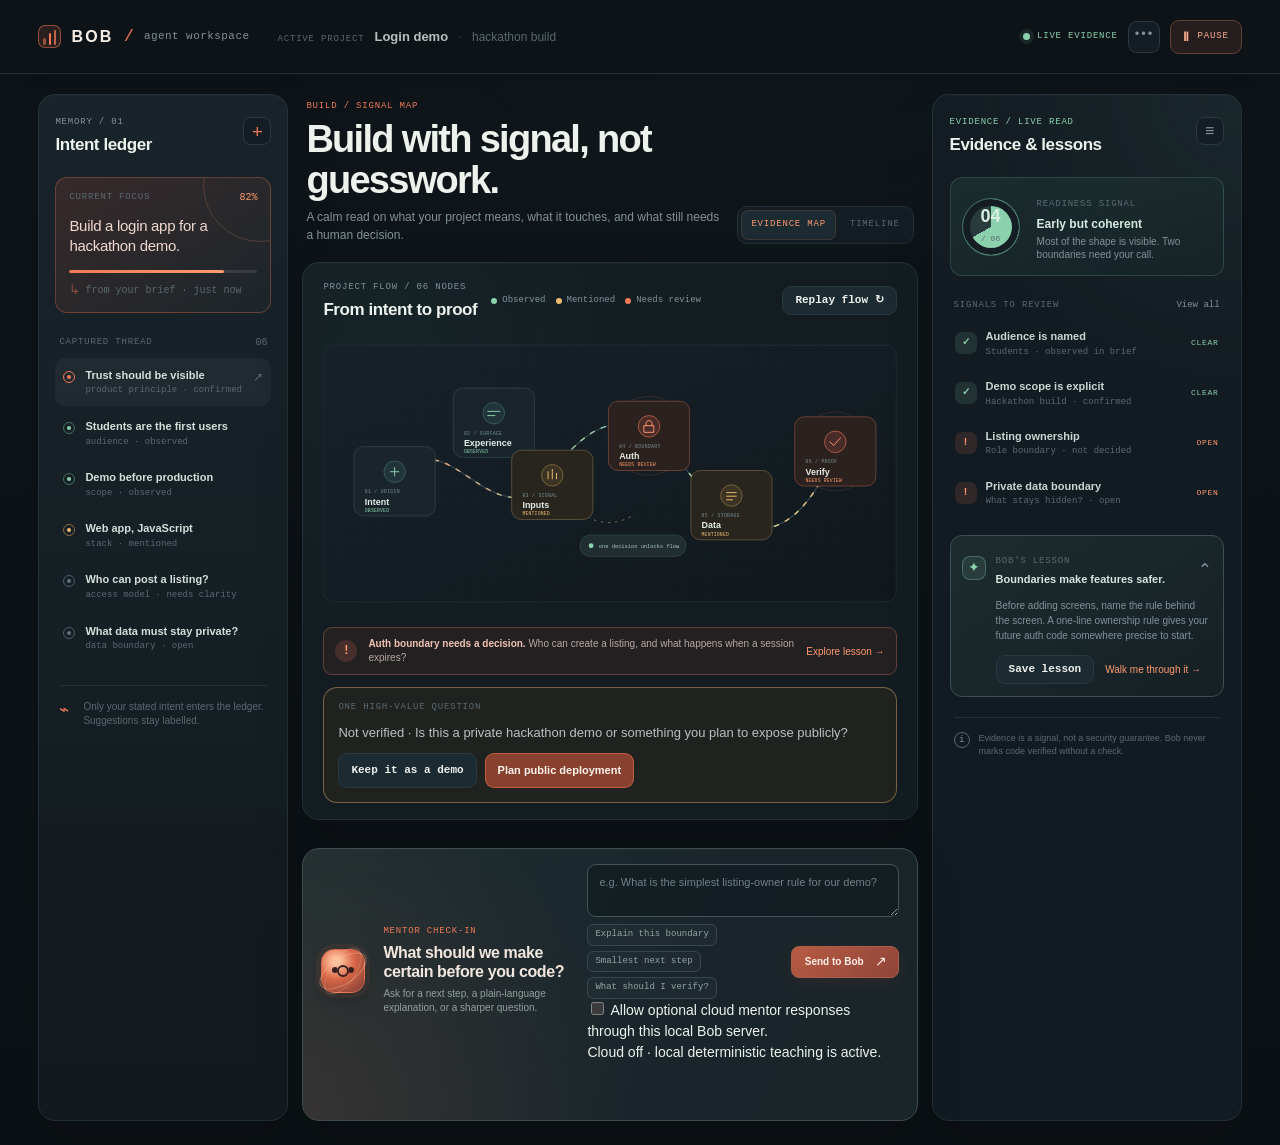
==== web/index.html @ c962420d "feat: build standalone Bob agent workspace" ====
<!doctype html>
<html lang="en">
  <head>
    <meta charset="utf-8">
    <meta name="viewport" content="width=device-width, initial-scale=1">
    <meta name="theme-color" content="#10161b">
    <meta name="description" content="Bob Agent hackathon workspace for turning project intent into verified next steps.">
    <title>Bob / Agent workspace</title>
    <link rel="stylesheet" href="./styles.css">
  </head>
  <body>
    <div id="workspace-root" class="app-shell" data-controller="bob-workspace" data-workspace-state="ready">
      <header class="topbar" data-region="header">
        <a class="brand-lockup" href="#workspace-root" aria-label="Bob Agent workspace home" data-action="go-home">
          <span class="brand-mark" aria-hidden="true"><span></span><span></span><span></span></span>
          <span class="brand-name">BOB</span>
          <span class="brand-divider" aria-hidden="true">/</span>
          <span class="brand-context">agent workspace</span>
        </a>

        <div class="project-context" aria-label="Active project">
          <span class="context-label">ACTIVE PROJECT</span>
           <strong data-project-name="Login demo">Login demo</strong>
          <span class="context-separator" aria-hidden="true">·</span>
          <span class="context-mode">hackathon build</span>
        </div>

        <div class="topbar-actions">
          <span id="live-status" class="live-status" data-status="live">
            <span class="status-dot" aria-hidden="true"></span>
            <span data-status-label>Live evidence</span>
          </span>
          <button id="workspace-menu" class="icon-button" type="button" aria-label="Open workspace menu" aria-expanded="false" data-action="toggle-menu">
            <span aria-hidden="true">•••</span>
          </button>
          <button id="pause-workspace" class="pause-button" type="button" data-action="toggle-pause" data-state="ready">
            <span class="pause-icon" aria-hidden="true">Ⅱ</span>
            <span data-pause-label>Pause</span>
          </button>
        </div>
      </header>

      <div class="workspace-grid">
        <aside id="intent-ledger" class="panel ledger-panel" aria-labelledby="intent-ledger-title" data-region="intent-ledger">
          <div class="panel-heading panel-heading--ledger">
            <div>
              <p class="eyebrow">Memory / 01</p>
              <h2 id="intent-ledger-title">Intent ledger</h2>
            </div>
            <button class="round-button" type="button" aria-label="Add an intent entry" data-action="add-intent">
              <span aria-hidden="true">+</span>
            </button>
          </div>

          <div class="ledger-focus" id="intent-current" data-intent-id="intent-current" data-state="current">
            <div class="focus-heading">
              <span class="micro-label">CURRENT FOCUS</span>
              <span id="intent-confidence" class="confidence-badge" data-confidence="82">82%</span>
            </div>
            <p id="ledger-focus-copy">Make trust visible while helping students find what they need.</p>
            <div class="confidence-meter" aria-label="Intent confidence: 82 percent">
              <span data-confidence-fill></span>
            </div>
            <p class="source-note"><span class="source-glyph" aria-hidden="true">↳</span> from your brief · just now</p>
          </div>

          <div class="ledger-section-heading">
            <span class="micro-label">CAPTURED THREAD</span>
            <span class="ledger-count" id="intent-count">06</span>
          </div>
          <ol id="intent-list" class="ledger-list" aria-label="Captured project intent">
            <li class="ledger-entry is-current" data-intent-id="intent-trust" data-state="current">
              <button class="ledger-entry-button" type="button" aria-pressed="true" data-action="select-intent">
                <span class="entry-marker" aria-hidden="true"><span></span></span>
                <span class="entry-copy">
                  <strong>Trust should be visible</strong>
                  <small>product principle · confirmed</small>
                </span>
                <span class="entry-chevron" aria-hidden="true">↗</span>
              </button>
            </li>
            <li class="ledger-entry" data-intent-id="intent-audience" data-state="confirmed">
              <button class="ledger-entry-button" type="button" aria-pressed="false" data-action="select-intent">
                <span class="entry-marker entry-marker--mint" aria-hidden="true"><span></span></span>
                <span class="entry-copy">
                  <strong>Students are the first users</strong>
                  <small>audience · observed</small>
                </span>
                <span class="entry-chevron" aria-hidden="true">↗</span>
              </button>
            </li>
            <li class="ledger-entry" data-intent-id="intent-scope" data-state="confirmed">
              <button class="ledger-entry-button" type="button" aria-pressed="false" data-action="select-intent">
                <span class="entry-marker entry-marker--mint" aria-hidden="true"><span></span></span>
                <span class="entry-copy">
                  <strong>Demo before production</strong>
                  <small>scope · observed</small>
                </span>
                <span class="entry-chevron" aria-hidden="true">↗</span>
              </button>
            </li>
            <li class="ledger-entry" data-intent-id="intent-stack" data-state="mentioned">
              <button class="ledger-entry-button" type="button" aria-pressed="false" data-action="select-intent">
                <span class="entry-marker entry-marker--gold" aria-hidden="true"><span></span></span>
                <span class="entry-copy">
                  <strong>Web app, JavaScript</strong>
                  <small>stack · mentioned</small>
                </span>
                <span class="entry-chevron" aria-hidden="true">↗</span>
              </button>
            </li>
            <li class="ledger-entry" data-intent-id="intent-access" data-state="uncertain">
              <button class="ledger-entry-button" type="button" aria-pressed="false" data-action="select-intent">
                <span class="entry-marker entry-marker--muted" aria-hidden="true"><span></span></span>
                <span class="entry-copy">
                  <strong>Who can post a listing?</strong>
                  <small>access model · needs clarity</small>
                </span>
                <span class="entry-chevron" aria-hidden="true">↗</span>
              </button>
            </li>
            <li class="ledger-entry" data-intent-id="intent-data" data-state="uncertain">
              <button class="ledger-entry-button" type="button" aria-pressed="false" data-action="select-intent">
                <span class="entry-marker entry-marker--muted" aria-hidden="true"><span></span></span>
                <span class="entry-copy">
                  <strong>What data must stay private?</strong>
                  <small>data boundary · open</small>
                </span>
                <span class="entry-chevron" aria-hidden="true">↗</span>
              </button>
            </li>
          </ol>

          <div class="ledger-footer">
            <span class="footer-glyph" aria-hidden="true">⌁</span>
            <p>Only your stated intent enters the ledger. Suggestions stay labelled.</p>
          </div>
        </aside>

        <main id="project-stage" class="main-stage" aria-labelledby="workspace-title" data-region="project-stage">
          <div class="stage-heading">
            <div>
              <p class="eyebrow eyebrow--orange">BUILD / SIGNAL MAP</p>
              <h1 id="workspace-title">Build with signal, not guesswork.</h1>
              <p class="stage-description">A calm read on what your project means, what it touches, and what still needs a human decision.</p>
            </div>
            <div class="stage-tabs" role="tablist" aria-label="Workspace views">
              <button id="flow-tab" class="stage-tab is-active" type="button" role="tab" aria-selected="true" aria-controls="flow-stage" data-view="flow" data-action="switch-view">Evidence map</button>
              <button id="timeline-tab" class="stage-tab" type="button" role="tab" aria-selected="false" aria-controls="timeline" data-view="timeline" data-action="switch-view">Timeline</button>
            </div>
          </div>

          <section id="flow-stage" class="panel flow-panel" aria-labelledby="flow-title" data-view-panel="flow" data-state="active">
            <div class="panel-heading flow-heading">
              <div>
                <p class="eyebrow">PROJECT FLOW / 06 NODES</p>
                <h2 id="flow-title">From intent to proof</h2>
              </div>
              <div class="flow-legend" aria-label="Evidence state legend">
                <span class="legend-item"><i class="legend-swatch legend-swatch--observed" aria-hidden="true"></i>Observed</span>
                <span class="legend-item"><i class="legend-swatch legend-swatch--mentioned" aria-hidden="true"></i>Mentioned</span>
                <span class="legend-item"><i class="legend-swatch legend-swatch--review" aria-hidden="true"></i>Needs review</span>
              </div>
              <button id="replay-flow" class="secondary-button replay-button" type="button" data-action="replay-flow">Replay flow <span aria-hidden="true">↻</span></button>
            </div>

            <div id="flow-map" class="flow-map" data-controller="flow-map">
              <svg class="flow-svg" viewBox="0 0 960 430" role="img" aria-labelledby="flow-map-title flow-map-description" preserveAspectRatio="xMidYMid meet">
                <title id="flow-map-title">CampusCart evidence map</title>
                <desc id="flow-map-description">A connected path from product intent through experience, inputs, authentication, data, and verification. Authentication and verification need review.</desc>
                <defs>
                  <pattern id="map-grid" width="32" height="32" patternUnits="userSpaceOnUse">
                    <path d="M 32 0 L 0 0 0 32" fill="none" stroke="#233139" stroke-width="1" opacity=".56"></path>
                  </pattern>
                  <linearGradient id="map-wash" x1="0" y1="0" x2="1" y2="1">
                    <stop offset="0" stop-color="#172128"></stop>
                    <stop offset="1" stop-color="#10181d"></stop>
                  </linearGradient>
                  <linearGradient id="route-gradient" x1="0" y1="0" x2="1" y2="0">
                    <stop offset="0" stop-color="#ef9a70"></stop>
                    <stop offset=".52" stop-color="#86ccb0"></stop>
                    <stop offset="1" stop-color="#efbf73"></stop>
                  </linearGradient>
                  <filter id="node-glow" x="-60%" y="-60%" width="220%" height="220%">
                    <feGaussianBlur stdDeviation="5" result="blur"></feGaussianBlur>
                    <feMerge><feMergeNode in="blur"></feMergeNode><feMergeNode in="SourceGraphic"></feMergeNode></feMerge>
                  </filter>
                </defs>

                <rect class="map-background" x="0" y="0" width="960" height="430" rx="18" fill="url(#map-wash)"></rect>
                <rect class="map-grid" x="0" y="0" width="960" height="430" rx="18" fill="url(#map-grid)"></rect>
                <path class="route route--ghost flow-connector" data-flow-from="intent" data-flow-to="experience" d="M120 228 C208 104 286 345 382 215 S548 122 626 232 S792 337 858 177" fill="none"></path>
                <path class="route route--active flow-connector" data-flow-from="intent" data-flow-to="verification" d="M120 228 C208 104 286 345 382 215 S548 122 626 232 S792 337 858 177" fill="none"></path>
                <path class="route route--branch flow-connector" data-flow-from="inputs" data-flow-to="auth" d="M382 215 C424 292 468 313 518 286" fill="none"></path>
                <circle class="route-pulse route-pulse--one" cx="222" cy="191" r="4" aria-hidden="true"></circle>
                <circle class="route-pulse route-pulse--two" cx="510" cy="179" r="4" aria-hidden="true"></circle>
                <circle class="route-pulse route-pulse--three" cx="746" cy="267" r="4" aria-hidden="true"></circle>

                <g class="flow-node flow-node--observed" data-flow-node="intent" tabindex="0" role="button" aria-label="Intent: observed" transform="translate(52 170)">
                  <circle class="node-halo" cx="68" cy="58" r="59"></circle>
                  <rect class="node-card" width="136" height="116" rx="16"></rect>
                  <circle class="node-icon-ring" cx="68" cy="42" r="18"></circle>
                  <path class="node-icon" d="M61 42h14M68 35v14" fill="none"></path>
                  <text class="node-kicker" x="18" y="78">01 / ORIGIN</text>
                  <text class="node-title" x="18" y="97">Intent</text>
                  <text class="node-state" x="18" y="109">observed</text>
                </g>

                <g class="flow-node flow-node--observed" data-flow-node="experience" tabindex="0" role="button" aria-label="Experience: observed" transform="translate(218 72)">
                  <circle class="node-halo" cx="68" cy="58" r="59"></circle>
                  <rect class="node-card" width="136" height="116" rx="16"></rect>
                  <circle class="node-icon-ring" cx="68" cy="42" r="18"></circle>
                  <path class="node-icon" d="M58 39h20M58 46h12" fill="none"></path>
                  <text class="node-kicker" x="18" y="78">02 / SURFACE</text>
                  <text class="node-title" x="18" y="97">Experience</text>
                  <text class="node-state" x="18" y="109">observed</text>
                </g>

                <g class="flow-node flow-node--mentioned" data-flow-node="inputs" tabindex="0" role="button" aria-label="Inputs: mentioned" transform="translate(316 176)">
                  <circle class="node-halo" cx="68" cy="58" r="59"></circle>
                  <rect class="node-card" width="136" height="116" rx="16"></rect>
                  <circle class="node-icon-ring" cx="68" cy="42" r="18"></circle>
                  <path class="node-icon" d="M61 36v12M68 32v16M75 39v9" fill="none"></path>
                  <text class="node-kicker" x="18" y="78">03 / SIGNAL</text>
                  <text class="node-title" x="18" y="97">Inputs</text>
                  <text class="node-state" x="18" y="109">mentioned</text>
                </g>

                <g class="flow-node flow-node--review" data-flow-node="auth" tabindex="0" role="button" aria-label="Auth boundary: needs review" transform="translate(478 94)">
                  <circle class="node-halo" cx="68" cy="58" r="66"></circle>
                  <rect class="node-card" width="136" height="116" rx="16"></rect>
                  <circle class="node-icon-ring" cx="68" cy="42" r="18"></circle>
                  <path class="node-icon" d="M60 41h16v11H60zM63 41v-4c0-6 10-6 10 0v4" fill="none"></path>
                  <text class="node-kicker" x="18" y="78">04 / BOUNDARY</text>
                  <text class="node-title" x="18" y="97">Auth</text>
                  <text class="node-state" x="18" y="109">needs review</text>
                </g>

                <g class="flow-node flow-node--mentioned" data-flow-node="data" tabindex="0" role="button" aria-label="Data and secrets: mentioned" transform="translate(616 210)">
                  <circle class="node-halo" cx="68" cy="58" r="59"></circle>
                  <rect class="node-card" width="136" height="116" rx="16"></rect>
                  <circle class="node-icon-ring" cx="68" cy="42" r="18"></circle>
                  <path class="node-icon" d="M60 37h16M60 43h16M60 49h10" fill="none"></path>
                  <text class="node-kicker" x="18" y="78">05 / STORAGE</text>
                  <text class="node-title" x="18" y="97">Data</text>
                  <text class="node-state" x="18" y="109">mentioned</text>
                </g>

                <g class="flow-node flow-node--review" data-flow-node="verification" tabindex="0" role="button" aria-label="Verification: needs review" transform="translate(790 120)">
                  <circle class="node-halo" cx="68" cy="58" r="66"></circle>
                  <rect class="node-card" width="136" height="116" rx="16"></rect>
                  <circle class="node-icon-ring" cx="68" cy="42" r="18"></circle>
                  <path class="node-icon" d="m59 42 6 6 12-13" fill="none"></path>
                  <text class="node-kicker" x="18" y="78">06 / PROOF</text>
                  <text class="node-title" x="18" y="97">Verify</text>
                  <text class="node-state" x="18" y="109">needs review</text>
                </g>

                <g class="map-annotation" transform="translate(430 318)">
                  <rect width="178" height="36" rx="18"></rect>
                  <circle cx="19" cy="18" r="4"></circle>
                  <text x="32" y="22">one decision unlocks flow</text>
                </g>
              </svg>
            </div>

            <div id="flow-detail" class="flow-detail" data-flow-detail="auth" data-state="needs-review">
              <span class="detail-mark" aria-hidden="true">!</span>
              <p><strong>Auth boundary needs a decision.</strong> Who can create a listing, and what happens when a session expires?</p>
              <button class="text-button" type="button" data-action="open-lesson" data-target="auth">Explore lesson <span aria-hidden="true">→</span></button>
            </div>
            <aside id="clarification-prompt" class="clarification-prompt" data-clarification="deployment" role="note" aria-live="polite">
              <p class="micro-label">ONE HIGH-VALUE QUESTION</p>
              <p class="clarification-copy">Not verified · Is this a private hackathon demo or something you plan to expose publicly?</p>
              <div class="clarification-actions">
                <button class="secondary-button" type="button" data-clarify-choice="demo">Keep it as a demo</button>
                <button class="primary-button" type="button" data-clarify-choice="public">Plan public deployment</button>
              </div>
            </aside>
          </section>

          <section id="timeline" class="panel timeline-panel" aria-labelledby="timeline-title" data-region="timeline" data-view-panel="timeline" hidden>
            <div class="panel-heading timeline-heading">
              <div>
                <p class="eyebrow">RUN / CHECKPOINTS</p>
                <h2 id="timeline-title">Verification timeline</h2>
              </div>
              <span id="timeline-progress" class="timeline-progress" data-progress="4">4 of 6 clear</span>
            </div>
            <ol id="verification-list" class="timeline-track" aria-label="Project verification checkpoints">
              <li class="timeline-step is-complete" data-timeline-id="intent" data-state="complete">
                <span class="timeline-dot" aria-hidden="true">✓</span>
                <span><strong>Intent</strong><small>captured</small></span>
              </li>
              <li class="timeline-step is-complete" data-timeline-id="experience" data-state="complete">
                <span class="timeline-dot" aria-hidden="true">✓</span>
                <span><strong>Surface</strong><small>mapped</small></span>
              </li>
              <li class="timeline-step is-complete" data-timeline-id="inputs" data-state="complete">
                <span class="timeline-dot" aria-hidden="true">✓</span>
                <span><strong>Inputs</strong><small>named</small></span>
              </li>
              <li class="timeline-step is-current" data-timeline-id="auth" data-state="current">
                <span class="timeline-dot" aria-hidden="true">04</span>
                <span><strong>Auth</strong><small>decide next</small></span>
              </li>
              <li class="timeline-step" data-timeline-id="data" data-state="queued">
                <span class="timeline-dot" aria-hidden="true">05</span>
                <span><strong>Data</strong><small>queued</small></span>
              </li>
              <li class="timeline-step" data-timeline-id="verification" data-state="queued">
                <span class="timeline-dot" aria-hidden="true">06</span>
                <span><strong>Proof</strong><small>queued</small></span>
              </li>
            </ol>
            <ul id="verification-checklist" class="verification-checklist" aria-label="Human verification checklist"></ul>
            <ol id="agent-timeline" class="agent-timeline" aria-label="Bob agent activity timeline"></ol>
            <div id="verification-strip" class="verification-strip" data-state="needs-review">
              <span class="verification-spark" aria-hidden="true">✦</span>
              <span><strong>Next smallest step:</strong> define the listing-owner rule in one sentence.</span>
              <button class="text-button" type="button" data-action="focus-mentor">Ask Bob <span aria-hidden="true">↗</span></button>
            </div>
          </section>
        </main>

        <aside id="evidence-panel" class="panel evidence-panel" aria-labelledby="evidence-title" data-region="evidence-panel">
          <div class="panel-heading evidence-heading">
            <div>
              <p class="eyebrow eyebrow--mint">EVIDENCE / LIVE READ</p>
              <h2 id="evidence-title">Evidence &amp; lessons</h2>
            </div>
            <button class="round-button round-button--quiet" type="button" aria-label="Open evidence filters" data-action="toggle-evidence-filters">
              <span aria-hidden="true">≡</span>
            </button>
          </div>

          <div id="evidence-score" class="evidence-score" data-score="4" data-total="6">
            <div class="score-ring" aria-hidden="true"><span>04</span><small>/ 06</small></div>
            <div>
              <span class="micro-label">READINESS SIGNAL</span>
              <strong id="evidence-score-label">Early but coherent</strong>
              <p>Most of the shape is visible. Two boundaries need your call.</p>
            </div>
          </div>

          <div class="evidence-section-heading">
            <span class="micro-label">SIGNALS TO REVIEW</span>
            <button class="text-button text-button--small" type="button" data-action="show-all-evidence">View all</button>
          </div>
          <ul id="evidence-list" class="evidence-list" aria-label="Evidence signals">
            <li class="evidence-item" data-evidence-id="audience" data-state="verified">
              <span class="evidence-icon evidence-icon--mint" aria-hidden="true">✓</span>
              <div><strong>Audience is named</strong><p>Students · observed in brief</p></div>
              <span class="evidence-state">clear</span>
            </li>
            <li class="evidence-item" data-evidence-id="scope" data-state="verified">
              <span class="evidence-icon evidence-icon--mint" aria-hidden="true">✓</span>
              <div><strong>Demo scope is explicit</strong><p>Hackathon build · confirmed</p></div>
              <span class="evidence-state">clear</span>
            </li>
            <li class="evidence-item" data-evidence-id="auth" data-state="needs-review">
              <span class="evidence-icon evidence-icon--orange" aria-hidden="true">!</span>
              <div><strong>Listing ownership</strong><p>Role boundary · not decided</p></div>
              <span class="evidence-state">open</span>
            </li>
            <li class="evidence-item" data-evidence-id="privacy" data-state="needs-review">
              <span class="evidence-icon evidence-icon--orange" aria-hidden="true">!</span>
              <div><strong>Private data boundary</strong><p>What stays hidden? · open</p></div>
              <span class="evidence-state">open</span>
            </li>
          </ul>

           <details id="lesson-card" class="lesson-card" open data-lesson="auth">
            <summary>
              <span class="lesson-badge" aria-hidden="true">✦</span>
              <span><span class="micro-label">BOB'S LESSON</span><strong>Boundaries make features safer.</strong></span>
              <span class="summary-chevron" aria-hidden="true">⌄</span>
            </summary>
            <p>Before adding screens, name the rule behind the screen. A one-line ownership rule gives your future auth code somewhere precise to start.</p>
            <div class="lesson-actions">
              <button class="secondary-button" type="button" data-action="save-lesson">Save lesson</button>
              <button class="text-button" type="button" data-action="start-lesson">Walk me through it <span aria-hidden="true">→</span></button>
            </div>
           </details>

           <div id="evidence-note" class="evidence-note">
            <span class="note-icon" aria-hidden="true">i</span>
            <p>Evidence is a signal, not a security guarantee. Bob never marks code verified without a check.</p>
           </div>
        </aside>

        <section id="mentor-composer" class="panel mentor-composer" aria-labelledby="mentor-title" data-region="mentor-composer" data-controller="mentor-composer">
          <div class="mentor-avatar" aria-hidden="true">
            <span class="avatar-core"></span>
            <span class="avatar-orbit avatar-orbit--one"></span>
            <span class="avatar-orbit avatar-orbit--two"></span>
          </div>
          <div class="mentor-prompt">
            <p class="eyebrow eyebrow--orange">MENTOR CHECK-IN</p>
            <h2 id="mentor-title">What should we make certain before you code?</h2>
            <p class="mentor-subtitle">Ask for a next step, a plain-language explanation, or a sharper question.</p>
          </div>
           <form id="mentor-form" class="mentor-form" method="post" action="#mentor-composer" data-action="submit-mentor">
            <label class="sr-only" for="mentor-input">Ask Bob a question</label>
            <textarea id="mentor-input" name="mentor-input" rows="2" maxlength="600" placeholder="e.g. What is the simplest listing-owner rule for our demo?" data-field="mentor-message"></textarea>
             <div class="mentor-form-footer">
              <div id="mentor-suggestions" class="prompt-chips" aria-label="Suggested prompts">
                <button class="prompt-chip" type="button" data-action="use-prompt" data-prompt="Explain this boundary simply">Explain this boundary</button>
                <button class="prompt-chip" type="button" data-action="use-prompt" data-prompt="What is the smallest next step?">Smallest next step</button>
                <button class="prompt-chip" type="button" data-action="use-prompt" data-prompt="What should I verify?">What should I verify?</button>
              </div>
              <button id="mentor-submit" class="send-button" type="submit" data-action="send-mentor">
                <span>Send to Bob</span>
                <span class="send-arrow" aria-hidden="true">↗</span>
              </button>
            </div>
            <label class="cloud-consent-toggle" for="cloud-consent">
              <input id="cloud-consent" type="checkbox">
              <span>Allow optional cloud mentor responses through this local Bob server.</span>
            </label>
            <p id="cloud-status" class="cloud-status">Cloud off · local deterministic teaching is active.</p>
           </form>
           <div id="chat-log" class="chat-log" aria-live="polite" aria-label="Bob mentor conversation"></div>
           <p id="mentor-live-region" class="sr-only" aria-live="polite" aria-atomic="true"></p>
        </section>
      </div>

      <div id="toast-region" class="sr-only" aria-live="polite" aria-atomic="true"></div>
    </div>
    <script src="./core.js" defer></script>
    <script src="./project.js" defer></script>
    <script src="./app.js" defer></script>
  </body>
</html>
---- web/styles.css ----
:root {
  color-scheme: dark;
  --ink-950: #0c1115;
  --ink-900: #10171c;
  --ink-850: #141d23;
  --ink-800: #18232a;
  --ink-750: #1c2a31;
  --line: #2a3941;
  --line-soft: #223139;
  --text: #eef2ec;
  --text-soft: #b7c1bd;
  --muted: #829199;
  --faint: #596970;
  --orange: #ef7956;
  --orange-bright: #ff9a6f;
  --orange-dim: #8d4d3e;
  --mint: #8bd1ad;
  --mint-dim: #3f7263;
  --gold: #efbd70;
  --blue: #83bdcf;
  --display: "Trebuchet MS", "Segoe UI", sans-serif;
  --body: "Segoe UI", Arial, sans-serif;
  --mono: "Cascadia Code", Consolas, "Liberation Mono", monospace;
}

* {
  box-sizing: border-box;
}

html {
  min-width: 320px;
  background: var(--ink-950);
  scroll-behavior: smooth;
}

body {
  min-width: 320px;
  min-height: 100vh;
  margin: 0;
  color: var(--text);
  background:
    radial-gradient(circle at 60% -20%, rgba(46, 83, 84, .18), transparent 35rem),
    var(--ink-950);
  font: 14px/1.5 var(--body);
  text-rendering: optimizeLegibility;
}

button,
textarea,
input {
  font: inherit;
}

button,
a {
  -webkit-tap-highlight-color: transparent;
}

button {
  cursor: pointer;
}

button:focus-visible,
a:focus-visible,
textarea:focus-visible,
[tabindex="0"]:focus-visible {
  outline: 2px solid var(--orange-bright);
  outline-offset: 3px;
}

button:disabled {
  cursor: not-allowed;
  opacity: .55;
}

.app-shell {
  min-height: 100vh;
  background: linear-gradient(180deg, rgba(18, 26, 31, .4), rgba(12, 17, 21, .96));
}

.topbar {
  display: flex;
  min-height: 74px;
  align-items: center;
  gap: 28px;
  padding: 0 clamp(20px, 3vw, 48px);
  border-bottom: 1px solid var(--line-soft);
  background: rgba(13, 19, 23, .85);
  box-shadow: 0 10px 34px rgba(0, 0, 0, .12);
}

.brand-lockup {
  display: inline-flex;
  min-width: max-content;
  align-items: center;
  gap: 10px;
  color: var(--text);
  text-decoration: none;
}

.brand-mark {
  display: grid;
  width: 23px;
  height: 23px;
  grid-template-columns: repeat(3, 1fr);
  gap: 3px;
  align-items: end;
  padding: 4px;
  border: 1px solid rgba(239, 121, 86, .55);
  border-radius: 7px;
  background: rgba(239, 121, 86, .12);
}

.brand-mark span {
  display: block;
  border-radius: 2px;
  background: var(--orange);
}

.brand-mark span:nth-child(1) { height: 7px; opacity: .56; }
.brand-mark span:nth-child(2) { height: 12px; }
.brand-mark span:nth-child(3) { height: 15px; opacity: .78; }

.brand-name,
.context-label,
.eyebrow,
.micro-label,
.live-status,
.pause-button,
.stage-tab,
.evidence-state,
.timeline-progress {
  letter-spacing: .09em;
  text-transform: uppercase;
}

.brand-name {
  color: #f8eee6;
  font: 700 16px/1 var(--display);
  letter-spacing: .14em;
}

.brand-divider {
  color: var(--orange);
  font: 500 17px/1 var(--mono);
}

.brand-context {
  color: var(--muted);
  font: 500 11px/1 var(--mono);
  letter-spacing: .04em;
}

.project-context {
  display: flex;
  min-width: 0;
  align-items: baseline;
  gap: 10px;
  margin-right: auto;
}

.context-label,
.micro-label {
  color: var(--faint);
  font: 500 9px/1.3 var(--mono);
}

.project-context strong {
  overflow: hidden;
  color: var(--text-soft);
  font: 600 13px/1.2 var(--display);
  text-overflow: ellipsis;
  white-space: nowrap;
}

.context-separator {
  color: var(--line);
}

.context-mode {
  color: var(--faint);
  font-size: 12px;
}

.topbar-actions {
  display: flex;
  align-items: center;
  gap: 10px;
}

.live-status {
  display: inline-flex;
  align-items: center;
  gap: 7px;
  color: var(--mint);
  font: 500 9px/1 var(--mono);
  white-space: nowrap;
}

.status-dot {
  width: 7px;
  height: 7px;
  border-radius: 50%;
  background: var(--mint);
  box-shadow: 0 0 0 4px rgba(139, 209, 173, .1);
  animation: status-breathe 2.4s ease-in-out infinite;
}

.icon-button,
.round-button {
  display: inline-grid;
  place-items: center;
  width: 32px;
  height: 32px;
  border: 1px solid var(--line);
  border-radius: 9px;
  color: var(--muted);
  background: var(--ink-850);
}

.icon-button {
  padding-bottom: 7px;
  font-size: 13px;
  letter-spacing: 2px;
}

.icon-button:hover,
.round-button:hover {
  border-color: var(--orange-dim);
  color: var(--text);
  background: var(--ink-800);
}

.pause-button {
  display: inline-flex;
  align-items: center;
  gap: 8px;
  min-height: 34px;
  padding: 0 12px;
  border: 1px solid #614036;
  border-radius: 9px;
  color: #ffb092;
  background: rgba(239, 121, 86, .1);
  font: 500 9px/1 var(--mono);
}

.pause-button:hover {
  border-color: var(--orange);
  background: rgba(239, 121, 86, .17);
}

.pause-icon {
  font: 700 12px/1 var(--body);
}

.workspace-grid {
  display: grid;
  width: min(1920px, 100%);
  min-height: calc(100vh - 74px);
  grid-template-columns: 250px minmax(560px, 1fr) 310px;
  grid-template-rows: minmax(490px, 1fr) auto;
  gap: 14px;
  margin: 0 auto;
  padding: 20px clamp(20px, 3vw, 48px) 24px;
}

.panel {
  min-width: 0;
  border: 1px solid var(--line-soft);
  border-radius: 17px;
  background: rgba(20, 29, 35, .88);
  box-shadow: 0 18px 50px rgba(0, 0, 0, .13), inset 0 1px rgba(255, 255, 255, .025);
}

.ledger-panel,
.evidence-panel {
  height: 100%;
  overflow: auto;
  scrollbar-color: var(--line) transparent;
  scrollbar-width: thin;
}

.ledger-panel {
  grid-column: 1;
  grid-row: 1 / span 2;
  padding: 22px 16px 17px;
  background:
    linear-gradient(180deg, rgba(25, 36, 43, .9), rgba(17, 25, 30, .92)),
    var(--ink-850);
}

.main-stage {
  display: grid;
  min-width: 0;
  grid-column: 2;
  grid-row: 1;
  grid-template-rows: auto minmax(0, 1fr) auto;
  gap: 14px;
}

.evidence-panel {
  grid-column: 3;
  grid-row: 1 / span 2;
  padding: 22px 17px 17px;
  background:
    radial-gradient(circle at 100% 0, rgba(70, 119, 111, .12), transparent 18rem),
    rgba(20, 29, 35, .92);
}

.panel-heading,
.stage-heading {
  display: flex;
  align-items: flex-start;
  justify-content: space-between;
  gap: 14px;
}

.stage-heading {
  align-items: end;
  padding: 7px 4px 4px;
}

.eyebrow {
  margin: 0 0 7px;
  color: var(--muted);
  font: 500 9px/1.2 var(--mono);
}

.eyebrow--orange { color: var(--orange); }
.eyebrow--mint { color: var(--mint); }

h1,
h2,
p {
  margin-top: 0;
}

h1,
h2 {
  color: var(--text);
  font-family: var(--display);
}

h1 {
  max-width: 680px;
  margin-bottom: 7px;
  font-size: clamp(27px, 3vw, 38px);
  font-weight: 600;
  letter-spacing: -.045em;
  line-height: 1.08;
}

h2 {
  margin-bottom: 0;
  font-size: 17px;
  font-weight: 600;
  letter-spacing: -.025em;
  line-height: 1.15;
}

.stage-description {
  max-width: 630px;
  margin-bottom: 0;
  color: var(--muted);
  font-size: 12px;
}

.stage-tabs {
  display: flex;
  flex: 0 0 auto;
  gap: 4px;
  padding: 3px;
  border: 1px solid var(--line-soft);
  border-radius: 10px;
  background: var(--ink-850);
}

.stage-tab {
  min-height: 30px;
  padding: 0 10px;
  border: 0;
  border-radius: 7px;
  color: var(--faint);
  background: transparent;
  font: 500 9px/1 var(--mono);
}

.stage-tab:hover,
.stage-tab.is-active {
  color: var(--text-soft);
  background: var(--ink-750);
}

.stage-tab.is-active {
  color: var(--orange-bright);
  box-shadow: inset 0 0 0 1px rgba(239, 121, 86, .17);
}

.round-button {
  flex: 0 0 auto;
  width: 28px;
  height: 28px;
  border-radius: 8px;
  color: var(--orange);
  font-size: 19px;
  line-height: 1;
}

.round-button--quiet {
  color: var(--muted);
  font-size: 16px;
}

.ledger-focus {
  position: relative;
  overflow: hidden;
  margin: 23px 0 24px;
  padding: 14px 13px 13px;
  border: 1px solid rgba(239, 121, 86, .32);
  border-radius: 12px;
  background: linear-gradient(145deg, rgba(117, 57, 47, .34), rgba(36, 45, 48, .4));
}

.ledger-focus::after {
  position: absolute;
  top: -50px;
  right: -47px;
  width: 112px;
  height: 112px;
  border: 1px solid rgba(255, 154, 111, .2);
  border-radius: 50%;
  content: "";
}

.focus-heading {
  display: flex;
  align-items: center;
  justify-content: space-between;
  gap: 8px;
}

.confidence-badge {
  color: var(--orange-bright);
  font: 500 10px/1 var(--mono);
}

.ledger-focus p:not(.source-note) {
  position: relative;
  z-index: 1;
  margin: 12px 0 13px;
  color: #f1d9cf;
  font: 500 15px/1.35 var(--display);
  letter-spacing: -.02em;
}

.confidence-meter {
  height: 3px;
  overflow: hidden;
  border-radius: 99px;
  background: rgba(255, 255, 255, .1);
}

.confidence-meter span {
  display: block;
  height: 100%;
  width: 82%;
  border-radius: inherit;
  background: linear-gradient(90deg, var(--orange), var(--orange-bright));
}

.source-note {
  display: flex;
  align-items: center;
  gap: 5px;
  margin: 10px 0 0;
  color: var(--faint);
  font: 10px/1.3 var(--mono);
}

.source-glyph {
  color: var(--orange-dim);
  font-size: 13px;
}

.ledger-section-heading,
.evidence-section-heading {
  display: flex;
  align-items: center;
  justify-content: space-between;
  margin: 0 4px 9px;
}

.ledger-count {
  color: var(--faint);
  font: 500 10px/1 var(--mono);
}

.ledger-list,
.evidence-list,
.timeline-track {
  margin: 0;
  padding: 0;
  list-style: none;
}

.ledger-list {
  display: grid;
  gap: 3px;
}

.ledger-entry {
  border-radius: 10px;
  transition: background .2s ease;
}

.ledger-entry:hover,
.ledger-entry.is-current {
  background: rgba(255, 255, 255, .045);
}

.ledger-entry-button {
  display: grid;
  width: 100%;
  grid-template-columns: 13px minmax(0, 1fr) auto;
  align-items: start;
  gap: 9px;
  padding: 10px 8px;
  border: 0;
  border-radius: inherit;
  color: var(--text-soft);
  text-align: left;
  background: transparent;
}

.entry-marker {
  display: grid;
  width: 12px;
  height: 12px;
  place-items: center;
  margin-top: 3px;
  border: 1px solid var(--orange);
  border-radius: 50%;
}

.entry-marker span {
  width: 4px;
  height: 4px;
  border-radius: 50%;
  background: var(--orange);
}

.entry-marker--mint { border-color: var(--mint-dim); }
.entry-marker--mint span { background: var(--mint); }
.entry-marker--gold { border-color: #896d45; }
.entry-marker--gold span { background: var(--gold); }
.entry-marker--muted { border-color: #4e6069; }
.entry-marker--muted span { background: #5e727c; }

.entry-copy {
  display: block;
  min-width: 0;
}

.entry-copy strong {
  display: block;
  overflow: hidden;
  color: #d6dfda;
  font-size: 11px;
  font-weight: 600;
  line-height: 1.3;
  text-overflow: ellipsis;
  white-space: nowrap;
}

.entry-copy small {
  display: block;
  margin-top: 3px;
  overflow: hidden;
  color: var(--faint);
  font: 9px/1.2 var(--mono);
  text-overflow: ellipsis;
  white-space: nowrap;
}

.entry-chevron {
  margin-top: 4px;
  color: var(--faint);
  font: 12px/1 var(--mono);
  opacity: 0;
  transform: translate(-3px, 3px);
  transition: opacity .2s ease, transform .2s ease;
}

.ledger-entry:hover .entry-chevron,
.ledger-entry.is-current .entry-chevron {
  opacity: 1;
  transform: translate(0, 0);
}

.ledger-footer {
  display: grid;
  grid-template-columns: 16px minmax(0, 1fr);
  gap: 8px;
  align-items: start;
  margin: 23px 4px 0;
  padding-top: 15px;
  border-top: 1px solid var(--line-soft);
}

.footer-glyph {
  color: var(--orange);
  font-size: 17px;
  line-height: 1;
}

.ledger-footer p {
  margin: -1px 0 0;
  color: var(--faint);
  font-size: 10px;
  line-height: 1.45;
}

.flow-panel {
  display: flex;
  min-height: 0;
  flex-direction: column;
  overflow: hidden;
  padding: 19px 20px 16px;
  background:
    radial-gradient(circle at 14% 15%, rgba(47, 103, 98, .1), transparent 19rem),
    rgba(20, 29, 35, .94);
}

.flow-heading {
  flex: 0 0 auto;
  align-items: center;
  margin-bottom: 12px;
}

.flow-legend {
  display: flex;
  flex-wrap: wrap;
  justify-content: flex-end;
  gap: 10px;
}

.legend-item {
  display: inline-flex;
  align-items: center;
  gap: 5px;
  color: var(--muted);
  font: 9px/1 var(--mono);
}

.legend-swatch {
  width: 6px;
  height: 6px;
  border-radius: 50%;
  background: var(--mint);
}

.legend-swatch--mentioned { background: var(--gold); }
.legend-swatch--review { background: var(--orange); }

.flow-map {
  display: flex;
  min-height: 0;
  flex: 1;
  align-items: center;
  justify-content: center;
  overflow: hidden;
  border-radius: 13px;
}

.flow-svg {
  display: block;
  width: 100%;
  min-height: 285px;
  max-height: 395px;
  overflow: visible;
}

.map-background {
  stroke: #273740;
  stroke-width: 1;
}

.map-grid {
  opacity: .5;
}

.route {
  stroke-linecap: round;
  stroke-linejoin: round;
}

.route--ghost {
  stroke: #35484e;
  stroke-width: 2;
}

.route--active {
  stroke: url(#route-gradient);
  stroke-dasharray: 7 13;
  stroke-width: 2.5;
  animation: route-travel 5s linear infinite;
}

.route--branch {
  stroke: #ba8d60;
  stroke-dasharray: 3 9;
  stroke-width: 1.5;
  opacity: .7;
}

.route-pulse {
  fill: var(--orange-bright);
  filter: url(#node-glow);
  opacity: 0;
  animation: pulse-travel 4.8s ease-in-out infinite;
}

.route-pulse--two { fill: var(--mint); animation-delay: 1.6s; }
.route-pulse--three { fill: var(--gold); animation-delay: 3.1s; }

.flow-node {
  cursor: pointer;
  outline: none;
  transform-box: fill-box;
  transform-origin: center;
  transition: transform .25s ease;
}

.flow-node:hover,
.flow-node:focus-visible {
  filter: brightness(1.12);
}

.node-card {
  fill: #19252b;
  stroke: #38505a;
  stroke-width: 1;
  transition: fill .2s ease, stroke .2s ease;
}

.node-halo {
  fill: transparent;
  stroke: transparent;
  stroke-width: 1;
}

.node-icon-ring {
  fill: #20343a;
  stroke: #4a7375;
  stroke-width: 1;
}

.node-icon {
  stroke: var(--mint);
  stroke-linecap: round;
  stroke-linejoin: round;
  stroke-width: 1.6;
}

.node-kicker {
  fill: #789099;
  font: 500 8px var(--mono);
  letter-spacing: .07em;
}

.node-title {
  fill: #e5ece6;
  font: 600 15px var(--display);
}

.node-state {
  fill: var(--mint);
  font: 500 8px var(--mono);
  letter-spacing: .04em;
  text-transform: uppercase;
}

.flow-node--mentioned .node-card { fill: #28251f; stroke: #806b49; }
.flow-node--mentioned .node-icon-ring { fill: #3b3323; stroke: #a5854c; }
.flow-node--mentioned .node-icon { stroke: var(--gold); }
.flow-node--mentioned .node-state { fill: var(--gold); }

.flow-node--review .node-card { fill: #2b211f; stroke: #9c5543; }
.flow-node--review .node-halo { stroke: rgba(239, 121, 86, .25); animation: node-halo 2.4s ease-in-out infinite; }
.flow-node--review .node-icon-ring { fill: #492b28; stroke: var(--orange); }
.flow-node--review .node-icon { stroke: var(--orange-bright); }
.flow-node--review .node-state { fill: var(--orange-bright); }

.map-annotation rect {
  fill: #202e32;
  stroke: #39514f;
  stroke-width: 1;
}

.map-annotation circle { fill: var(--mint); }
.map-annotation text { fill: #a6c8bb; font: 500 9px var(--mono); }

.flow-detail {
  display: grid;
  min-height: 42px;
  grid-template-columns: 24px minmax(0, 1fr) auto;
  align-items: center;
  gap: 9px;
  flex: 0 0 auto;
  margin-top: 11px;
  padding: 9px 11px;
  border: 1px solid #654039;
  border-radius: 9px;
  background: rgba(86, 47, 39, .25);
}

.detail-mark {
  display: grid;
  width: 22px;
  height: 22px;
  place-items: center;
  border-radius: 50%;
  color: var(--orange-bright);
  background: rgba(239, 121, 86, .17);
  font: 700 12px/1 var(--mono);
}

.flow-detail p {
  margin: 0;
  color: #b9aaa3;
  font-size: 10px;
  line-height: 1.4;
}

.flow-detail strong {
  color: #f0c3b3;
  font-weight: 600;
}

.text-button {
  padding: 0;
  border: 0;
  color: var(--orange-bright);
  background: transparent;
  font-size: 10px;
  white-space: nowrap;
}

.text-button:hover {
  color: #ffc1a5;
  text-decoration: underline;
  text-underline-offset: 3px;
}

.text-button--small {
  color: var(--muted);
  font: 500 9px/1 var(--mono);
}

.timeline-panel {
  padding: 16px 20px 14px;
  background: rgba(18, 27, 32, .9);
}

.timeline-heading {
  align-items: center;
  margin-bottom: 15px;
}

.timeline-progress {
  padding: 5px 8px;
  border: 1px solid rgba(139, 209, 173, .2);
  border-radius: 6px;
  color: var(--mint);
  background: rgba(139, 209, 173, .07);
  font: 500 9px/1 var(--mono);
  white-space: nowrap;
}

.timeline-track {
  display: grid;
  position: relative;
  grid-template-columns: repeat(6, minmax(0, 1fr));
  gap: 5px;
}

.timeline-track::before {
  position: absolute;
  top: 11px;
  right: 7%;
  left: 7%;
  height: 1px;
  background: var(--line);
  content: "";
}

.timeline-step {
  display: grid;
  position: relative;
  z-index: 1;
  grid-template-columns: 24px minmax(0, 1fr);
  align-items: start;
  gap: 7px;
  min-width: 0;
  color: var(--faint);
}

.timeline-dot {
  display: grid;
  width: 23px;
  height: 23px;
  place-items: center;
  border: 1px solid #3c4c53;
  border-radius: 50%;
  color: #718189;
  background: var(--ink-850);
  font: 500 8px/1 var(--mono);
}

.timeline-step strong,
.timeline-step small {
  display: block;
  overflow: hidden;
  text-overflow: ellipsis;
  white-space: nowrap;
}

.timeline-step strong {
  margin-top: 1px;
  color: #a8b6b2;
  font-size: 10px;
  font-weight: 600;
}

.timeline-step small {
  margin-top: 2px;
  color: var(--faint);
  font: 9px/1.2 var(--mono);
}

.timeline-step.is-complete .timeline-dot {
  border-color: var(--mint-dim);
  color: var(--mint);
  background: #1b302f;
}

.timeline-step.is-complete strong { color: var(--mint); }

.timeline-step.is-current .timeline-dot {
  border-color: var(--orange);
  color: var(--orange-bright);
  background: #3a2826;
  box-shadow: 0 0 0 4px rgba(239, 121, 86, .1);
}

.timeline-step.is-current strong { color: #f0b29d; }

.verification-strip {
  display: flex;
  align-items: center;
  gap: 7px;
  margin-top: 14px;
  padding: 7px 9px;
  border-top: 1px solid var(--line-soft);
  color: var(--muted);
  font-size: 10px;
}

.verification-strip strong { color: var(--text-soft); font-weight: 600; }
.verification-spark { color: var(--orange); font-size: 14px; }
.verification-strip .text-button { margin-left: auto; }

.evidence-score {
  display: grid;
  grid-template-columns: 63px minmax(0, 1fr);
  align-items: center;
  gap: 12px;
  margin: 23px 0 24px;
  padding: 13px 11px;
  border: 1px solid rgba(139, 209, 173, .19);
  border-radius: 12px;
  background: linear-gradient(145deg, rgba(44, 83, 76, .3), rgba(24, 39, 42, .3));
}

.score-ring {
  display: grid;
  width: 58px;
  height: 58px;
  place-content: center;
  border: 1px solid var(--mint-dim);
  border-radius: 50%;
  background: conic-gradient(var(--mint) 0 67%, #2a3b3d 67% 100%);
  box-shadow: inset 0 0 0 7px var(--ink-850);
  text-align: center;
}

.score-ring span,
.score-ring small {
  grid-column: 1;
  grid-row: 1;
}

.score-ring span {
  margin-top: -4px;
  color: #d9f0e3;
  font: 600 18px/1 var(--display);
}

.score-ring small {
  margin-top: 24px;
  color: var(--faint);
  font: 8px/1 var(--mono);
}

.evidence-score strong {
  display: block;
  margin: 5px 0 3px;
  color: #d6ebe0;
  font: 600 12px/1.2 var(--display);
}

.evidence-score p {
  margin: 0;
  color: var(--muted);
  font-size: 10px;
  line-height: 1.35;
}

.evidence-list {
  display: grid;
  gap: 4px;
  margin-bottom: 20px;
}

.evidence-item {
  display: grid;
  grid-template-columns: 23px minmax(0, 1fr) auto;
  align-items: center;
  gap: 8px;
  min-width: 0;
  padding: 8px 5px;
  border-radius: 8px;
}

.evidence-item:hover {
  background: rgba(255, 255, 255, .035);
}

.evidence-icon {
  display: grid;
  width: 22px;
  height: 22px;
  place-items: center;
  border-radius: 7px;
  font: 600 10px/1 var(--mono);
}

.evidence-icon--mint { color: var(--mint); background: rgba(139, 209, 173, .13); }
.evidence-icon--orange { color: var(--orange-bright); background: rgba(239, 121, 86, .13); }

.evidence-item strong,
.evidence-item p {
  display: block;
  overflow: hidden;
  text-overflow: ellipsis;
  white-space: nowrap;
}

.evidence-item strong {
  color: #cbd6d1;
  font-size: 11px;
  font-weight: 600;
}

.evidence-item p {
  margin: 2px 0 0;
  color: var(--faint);
  font: 9px/1.25 var(--mono);
}

.evidence-state {
  color: var(--faint);
  font: 500 8px/1 var(--mono);
}

.evidence-item[data-state="verified"] .evidence-state { color: var(--mint); }
.evidence-item[data-state="needs-review"] .evidence-state { color: var(--orange-bright); }

.lesson-card {
  margin-top: 4px;
  border: 1px solid #3c5051;
  border-radius: 12px;
  background: linear-gradient(145deg, rgba(39, 64, 62, .46), rgba(25, 38, 41, .42));
}

.lesson-card summary {
  display: grid;
  grid-template-columns: 26px minmax(0, 1fr) 16px;
  align-items: center;
  gap: 8px;
  padding: 12px 11px 9px;
  color: var(--text-soft);
  cursor: pointer;
  list-style: none;
}

.lesson-card summary::-webkit-details-marker { display: none; }

.lesson-badge {
  display: grid;
  width: 24px;
  height: 24px;
  place-items: center;
  border: 1px solid rgba(139, 209, 173, .33);
  border-radius: 8px;
  color: var(--mint);
  background: rgba(139, 209, 173, .11);
}

.lesson-card summary strong {
  display: block;
  margin-top: 4px;
  color: #d7e6df;
  font: 600 11px/1.25 var(--display);
}

.summary-chevron {
  color: var(--muted);
  font-size: 17px;
  transition: transform .2s ease;
}

.lesson-card[open] .summary-chevron { transform: rotate(180deg); }

.lesson-card > p {
  margin: 2px 12px 12px 45px;
  color: var(--muted);
  font-size: 10px;
  line-height: 1.5;
}

.lesson-actions {
  display: flex;
  align-items: center;
  gap: 11px;
  margin: 0 12px 12px 45px;
}

.secondary-button {
  min-height: 27px;
  padding: 0 8px;
  border: 1px solid #49645f;
  border-radius: 6px;
  color: var(--mint);
  background: rgba(139, 209, 173, .09);
  font: 500 9px/1 var(--mono);
}

.secondary-button:hover {
  border-color: var(--mint);
  background: rgba(139, 209, 173, .16);
}

.evidence-note {
  display: grid;
  grid-template-columns: 18px minmax(0, 1fr);
  gap: 7px;
  margin: 20px 4px 0;
  padding-top: 14px;
  border-top: 1px solid var(--line-soft);
}

.note-icon {
  display: grid;
  width: 16px;
  height: 16px;
  place-items: center;
  border: 1px solid var(--faint);
  border-radius: 50%;
  color: var(--muted);
  font: 500 9px/1 var(--mono);
}

.evidence-note p {
  margin: 0;
  color: var(--faint);
  font-size: 9px;
  line-height: 1.45;
}

.mentor-composer {
  display: grid;
  grid-column: 2;
  grid-row: 2;
  grid-template-columns: 48px minmax(190px, .75fr) minmax(300px, 1.5fr);
  align-items: center;
  gap: 14px;
  min-height: 142px;
  padding: 15px 18px;
  border-color: #3e4c4b;
  background:
    radial-gradient(circle at 0% 100%, rgba(204, 101, 69, .14), transparent 21rem),
    linear-gradient(115deg, #1f2e31, #19252b 60%, #1a2529);
}

.mentor-avatar {
  display: grid;
  position: relative;
  width: 44px;
  height: 44px;
  place-items: center;
  border: 1px solid rgba(239, 121, 86, .6);
  border-radius: 14px;
  background: radial-gradient(circle at 34% 27%, #ffc09c 0 9%, #d86646 44%, #783c36 100%);
  box-shadow: 0 0 0 5px rgba(239, 121, 86, .08), 0 8px 18px rgba(0, 0, 0, .2);
  animation: avatar-breathe 3.6s ease-in-out infinite;
}

.avatar-core {
  width: 12px;
  height: 12px;
  border: 2px solid #381f21;
  border-radius: 50%;
  box-shadow: -8px -1px 0 -3px #381f21, 8px -1px 0 -3px #381f21;
}

.avatar-orbit {
  position: absolute;
  border: 1px solid rgba(255, 192, 156, .4);
  border-radius: 50%;
}

.avatar-orbit--one { inset: -6px 8px; transform: rotate(56deg); }
.avatar-orbit--two { inset: 8px -6px; transform: rotate(-56deg); opacity: .6; }

.mentor-prompt {
  min-width: 0;
}

.mentor-prompt h2 {
  margin-bottom: 6px;
  color: #f2e7df;
  font-size: 16px;
}

.mentor-subtitle {
  margin-bottom: 0;
  color: #91a19f;
  font-size: 10px;
  line-height: 1.4;
}

.mentor-form {
  min-width: 0;
}

.mentor-form textarea {
  display: block;
  width: 100%;
  min-height: 52px;
  resize: vertical;
  padding: 10px 11px;
  border: 1px solid #425457;
  border-radius: 9px;
  color: var(--text);
  background: rgba(10, 18, 22, .38);
  font-size: 11px;
  line-height: 1.4;
}

.mentor-form textarea::placeholder { color: #6f8287; }

.mentor-form textarea:focus {
  border-color: var(--orange);
  outline: 0;
  box-shadow: 0 0 0 3px rgba(239, 121, 86, .1);
}

.mentor-form-footer {
  display: flex;
  align-items: center;
  justify-content: space-between;
  gap: 8px;
  margin-top: 7px;
}

.prompt-chips {
  display: flex;
  min-width: 0;
  flex-wrap: wrap;
  gap: 5px;
}

.prompt-chip {
  max-width: 190px;
  overflow: hidden;
  padding: 5px 7px;
  border: 1px solid #35484c;
  border-radius: 6px;
  color: #91a5a4;
  background: rgba(255, 255, 255, .025);
  font: 9px/1.1 var(--mono);
  text-overflow: ellipsis;
  white-space: nowrap;
}

.prompt-chip:hover {
  border-color: #64837d;
  color: var(--mint);
  background: rgba(139, 209, 173, .07);
}

.send-button {
  display: inline-flex;
  min-height: 32px;
  flex: 0 0 auto;
  align-items: center;
  gap: 11px;
  padding: 0 11px 0 13px;
  border: 1px solid #a85e48;
  border-radius: 8px;
  color: #fff1e9;
  background: linear-gradient(135deg, #b85b43, #8f4539);
  box-shadow: 0 5px 15px rgba(116, 53, 42, .22);
  font: 600 10px/1 var(--body);
}

.send-button:hover {
  border-color: var(--orange-bright);
  background: linear-gradient(135deg, #ca674b, #a34e3d);
}

.send-arrow {
  font: 14px/1 var(--mono);
}

.sr-only {
  position: absolute;
  width: 1px;
  height: 1px;
  margin: -1px;
  padding: 0;
  overflow: hidden;
  clip: rect(0, 0, 0, 0);
  white-space: nowrap;
  border: 0;
}

@keyframes status-breathe {
  0%, 100% { opacity: .65; box-shadow: 0 0 0 3px rgba(139, 209, 173, .08); }
  50% { opacity: 1; box-shadow: 0 0 0 5px rgba(139, 209, 173, .15); }
}

@keyframes route-travel {
  from { stroke-dashoffset: 0; }
  to { stroke-dashoffset: -80; }
}

@keyframes pulse-travel {
  0%, 100% { opacity: 0; transform: scale(.3); }
  20%, 70% { opacity: .9; transform: scale(1); }
}

@keyframes node-halo {
  0%, 100% { opacity: .35; transform: scale(.97); }
  50% { opacity: .9; transform: scale(1.06); }
}

@keyframes avatar-breathe {
  0%, 100% { transform: translateY(0); }
  50% { transform: translateY(-2px); }
}

@media (max-width: 1240px) {
  .workspace-grid {
    grid-template-columns: 220px minmax(500px, 1fr) 278px;
  }

  .mentor-composer {
    grid-template-columns: 43px minmax(160px, .7fr) minmax(270px, 1.5fr);
    gap: 11px;
  }

  .prompt-chip:last-child { display: none; }
}

@media (max-width: 1020px) {
  body { overflow-x: hidden; }

  .topbar { gap: 18px; }
  .project-context { display: none; }

  .workspace-grid {
    min-height: 0;
    grid-template-columns: minmax(205px, .34fr) minmax(0, 1fr);
    grid-template-rows: auto auto auto;
  }

  .ledger-panel {
    grid-column: 1;
    grid-row: 1 / span 2;
  }

  .main-stage {
    grid-column: 2;
    grid-row: 1;
  }

  .evidence-panel {
    grid-column: 1 / -1;
    grid-row: 3;
    height: auto;
    max-height: none;
  }

  .evidence-panel .evidence-list {
    grid-template-columns: repeat(2, minmax(0, 1fr));
  }

  .evidence-panel .lesson-card,
  .evidence-panel .evidence-note { max-width: 720px; }

  .mentor-composer {
    grid-column: 2;
    grid-row: 2;
    grid-template-columns: 43px 1fr;
  }

  .mentor-form { grid-column: 1 / -1; }
}

@media (max-width: 760px) {
  html { scroll-behavior: auto; }

  .topbar {
    min-height: 64px;
    padding: 0 16px;
  }

  .brand-context { display: none; }
  .brand-divider { margin-left: 1px; }
  .live-status span:last-child { display: none; }
  .pause-button { padding: 0 9px; }

  .workspace-grid {
    display: flex;
    flex-direction: column;
    gap: 12px;
    padding: 14px 12px 18px;
  }

  .ledger-panel,
  .main-stage,
  .evidence-panel,
  .mentor-composer {
    width: 100%;
  }

  .ledger-panel {
    height: auto;
    max-height: none;
    padding: 17px 14px 14px;
  }

  .ledger-focus {
    margin: 16px 0;
  }

  .ledger-list {
    grid-template-columns: repeat(2, minmax(0, 1fr));
    column-gap: 5px;
  }

  .ledger-footer { margin-top: 15px; }

  .main-stage {
    display: flex;
    flex-direction: column;
    gap: 12px;
  }

  .stage-heading {
    display: block;
    padding: 8px 2px 2px;
  }

  .stage-tabs { margin-top: 14px; }
  .stage-tab { flex: 1; }

  .flow-panel { padding: 16px 12px 12px; }
  .flow-heading { display: block; }
  .flow-legend { justify-content: flex-start; margin-top: 11px; }
  .flow-map { min-height: 325px; overflow-x: auto; overflow-y: hidden; }
  .flow-svg { width: 720px; min-width: 720px; max-height: none; }
  .flow-detail { grid-template-columns: 24px minmax(0, 1fr); }
  .flow-detail .text-button { grid-column: 2; justify-self: start; }

  .timeline-panel { padding: 14px 12px 12px; }
  .timeline-track { min-width: 640px; }
  .timeline-panel { overflow-x: auto; }
  .verification-strip { min-width: 620px; }

  .evidence-panel { padding: 17px 14px 15px; }
  .evidence-panel .evidence-list { grid-template-columns: 1fr; }

  .mentor-composer {
    display: grid;
    grid-template-columns: 43px minmax(0, 1fr);
    padding: 15px 14px;
  }

  .mentor-form { grid-column: 1 / -1; }
  .mentor-form-footer { align-items: flex-start; flex-direction: column; }
  .prompt-chips { width: 100%; }
  .prompt-chip { max-width: none; }
  .send-button { width: 100%; justify-content: center; }
}

@media (max-width: 430px) {
  .topbar-actions { gap: 6px; }
  .icon-button { display: none; }
  .ledger-list { grid-template-columns: 1fr; }
  h1 { font-size: 28px; }
  .evidence-score { grid-template-columns: 56px minmax(0, 1fr); }
  .score-ring { width: 54px; height: 54px; }
  .timeline-progress { font-size: 8px; }
}

@media (prefers-reduced-motion: reduce) {
  html { scroll-behavior: auto; }

  *,
  *::before,
  *::after {
    animation-duration: .001ms !important;
    animation-iteration-count: 1 !important;
    scroll-behavior: auto !important;
    transition-duration: .001ms !important;
  }
}

/* Demo interaction layer: calm surfaces keep the evidence map visually primary. */
.replay-button { margin-left: auto; white-space: nowrap; }
.clarification-prompt { margin-top: 12px; padding: 14px; border: 1px solid rgba(239, 189, 112, .42); border-radius: 14px; background: rgba(70, 51, 35, .28); }
.clarification-prompt[hidden] { display: none; }
.clarification-copy { margin: 5px 0 11px; color: var(--text-soft); font-size: 13px; }
.clarification-actions { display: flex; flex-wrap: wrap; gap: 8px; }
.clarification-actions .secondary-button, .clarification-actions .primary-button { min-height: 34px; }
.primary-button, .secondary-button { border: 1px solid var(--line); border-radius: 9px; padding: 8px 12px; color: var(--text); background: var(--ink-750); font-size: 11px; font-weight: 700; }
.primary-button { border-color: rgba(239, 121, 86, .55); color: #fff4ed; background: rgba(171, 75, 52, .75); }
.primary-button:hover, .secondary-button:hover { border-color: var(--orange); filter: brightness(1.08); }
.ledger-entry { animation: agent-entry-in .35s both; }
.ledger-entry[data-claim="not-verified"] { border-left-color: var(--gold); }
.ledger-entry[data-claim="likely"] { border-left-color: var(--blue); }
.ledger-entry[data-claim="observed"] { border-left-color: var(--mint); }
.agent-claim-item { margin: 7px 0; padding: 9px 10px; border-left: 2px solid var(--line); border-radius: 7px; color: var(--text-soft); background: rgba(255, 255, 255, .025); font-size: 11px; line-height: 1.4; }
.agent-claim-empty { padding: 8px 0; color: var(--muted); font-size: 11px; }
.verification-checklist { display: grid; gap: 8px; margin: 16px 0 0; padding: 0; list-style: none; }
.verification-item { display: flex; align-items: center; justify-content: space-between; gap: 12px; padding: 10px 12px; border: 1px solid var(--line-soft); border-radius: 10px; background: rgba(255, 255, 255, .025); }
.verification-label { display: flex; align-items: flex-start; gap: 9px; color: var(--text-soft); font-size: 12px; line-height: 1.4; cursor: pointer; }
.verification-label input { flex: 0 0 auto; margin-top: 3px; accent-color: var(--mint); }
.verification-status { max-width: 38%; color: var(--muted); font: 10px/1.35 var(--mono); text-align: right; }
.agent-timeline { display: grid; gap: 6px; max-height: 170px; margin: 16px 0 0; padding: 0 2px; overflow: auto; list-style: none; }
.timeline-entry { padding: 7px 9px; border-left: 2px solid var(--orange-dim); color: var(--muted); font-size: 10px; line-height: 1.35; }
.timeline-entry[data-claim="observed"] { border-left-color: var(--mint-dim); }
.timeline-entry[data-claim="likely"] { border-left-color: var(--blue); }
.chat-log { display: grid; gap: 8px; max-height: 190px; margin-top: 14px; overflow: auto; }
.mentor-message { max-width: 82%; padding: 9px 11px; border: 1px solid var(--line-soft); border-radius: 11px; background: rgba(255, 255, 255, .025); }
.mentor-message--user { justify-self: end; border-color: rgba(239, 121, 86, .3); background: rgba(171, 75, 52, .18); }
.mentor-speaker { display: block; margin-bottom: 3px; color: var(--orange-bright); font: 10px/1 var(--mono); letter-spacing: .08em; text-transform: uppercase; }
.mentor-message-copy { margin: 0; color: var(--text-soft); font-size: 11px; line-height: 1.45; white-space: pre-wrap; }
.flow-node.is-observed .node-halo { animation: node-breathe 3s ease-in-out infinite; }
.flow-node.is-likely .node-halo { animation: node-breathe 2.4s ease-in-out infinite; }
.flow-node.is-not-verified .node-halo { animation: node-risk 2s ease-in-out infinite; }
.flow-node.is-observed .node-state { fill: var(--mint); }
.flow-node.is-likely .node-state { fill: var(--blue); }
.flow-node.is-not-verified .node-state { fill: var(--gold); }
.flow-connector.is-active { opacity: 1; stroke-dashoffset: 0; }
.flow-connector.is-complete { stroke: var(--mint); filter: drop-shadow(0 0 5px rgba(139, 209, 173, .35)); }
@keyframes agent-entry-in { from { opacity: 0; transform: translateY(4px); } to { opacity: 1; transform: translateY(0); } }
@keyframes node-breathe { 0%, 100% { opacity: .55; } 50% { opacity: 1; } }
@keyframes node-risk { 0%, 100% { opacity: .5; } 50% { opacity: 1; } }
@media (max-width: 760px) {
  .replay-button { margin: 11px 0 0; }
  .verification-item { align-items: flex-start; flex-direction: column; }
  .verification-status { max-width: none; text-align: left; }
}
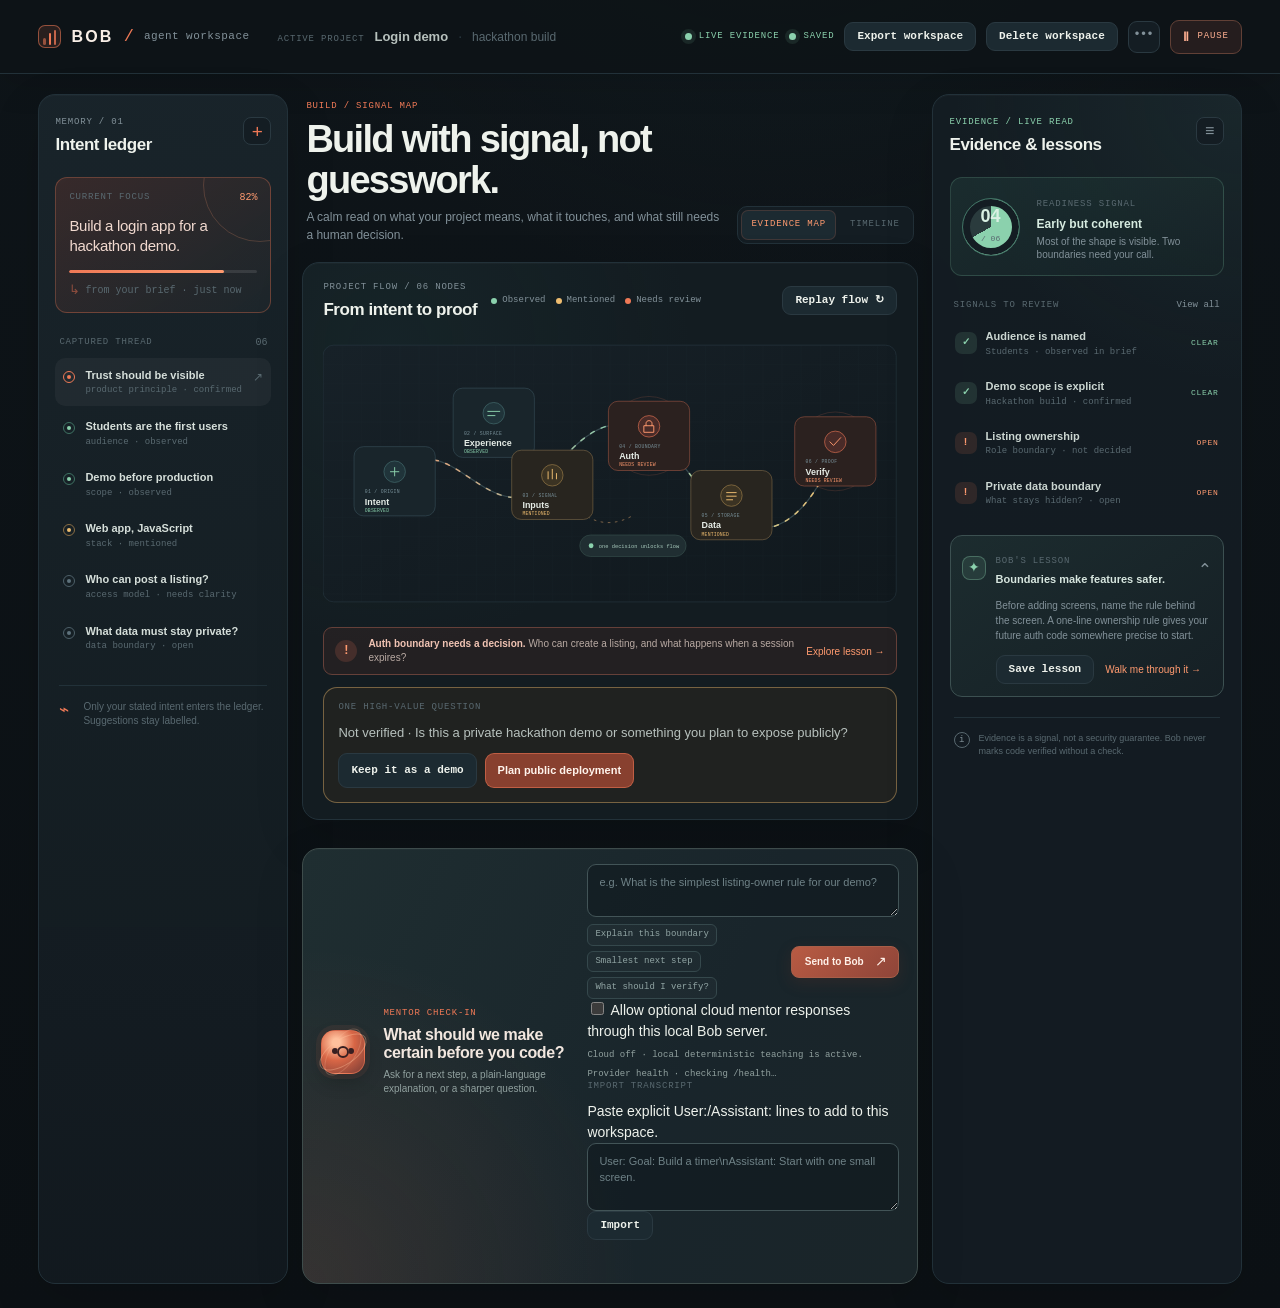
==== commit 5ff1741d: "feat: persist Bob workspace and configure Nemotron health" ====
--- a/web/index.html
+++ b/web/index.html
@@ -30,6 +30,12 @@
             <span class="status-dot" aria-hidden="true"></span>
             <span data-status-label>Live evidence</span>
           </span>
+          <span id="persistence-status" class="live-status persistence-status" data-status="saved" aria-live="polite" title="Workspace persistence status">
+            <span class="status-dot" aria-hidden="true"></span>
+            <span data-persistence-label>Saved</span>
+          </span>
+          <button id="export-workspace" class="secondary-button workspace-control" type="button" data-action="export-workspace">Export workspace</button>
+          <button id="delete-workspace" class="secondary-button workspace-control workspace-control--danger" type="button" data-action="delete-workspace">Delete workspace</button>
           <button id="workspace-menu" class="icon-button" type="button" aria-label="Open workspace menu" aria-expanded="false" data-action="toggle-menu">
             <span aria-hidden="true">•••</span>
           </button>
@@ -419,6 +425,13 @@
               <span>Allow optional cloud mentor responses through this local Bob server.</span>
             </label>
             <p id="cloud-status" class="cloud-status">Cloud off · local deterministic teaching is active.</p>
+            <p id="provider-status" class="provider-status" data-provider-status aria-live="polite">Provider health · checking /health…</p>
+            <div id="transcript-import" class="transcript-import" data-region="transcript-import">
+              <p class="micro-label">IMPORT TRANSCRIPT</p>
+              <label for="transcript-input">Paste explicit User:/Assistant: lines to add to this workspace.</label>
+              <textarea id="transcript-input" rows="3" maxlength="12000" placeholder="User: Goal: Build a timer\nAssistant: Start with one small screen."></textarea>
+              <button id="import-transcript" class="secondary-button" type="button" data-action="import-transcript">Import</button>
+            </div>
            </form>
            <div id="chat-log" class="chat-log" aria-live="polite" aria-label="Bob mentor conversation"></div>
            <p id="mentor-live-region" class="sr-only" aria-live="polite" aria-atomic="true"></p>
--- a/web/styles.css
+++ b/web/styles.css
@@ -1275,6 +1275,16 @@
   outline: 0;
   box-shadow: 0 0 0 3px rgba(239, 121, 86, .1);
 }
+
+.cloud-status,
+.provider-status {
+  margin: 7px 0 0;
+  color: #91a19f;
+  font: 9px/1.35 var(--mono);
+}
+
+.provider-status[data-provider-configured="true"] { color: var(--mint); }
+.provider-status[data-provider-configured="false"] { color: var(--orange-bright); }
 
 .mentor-form-footer {
   display: flex;
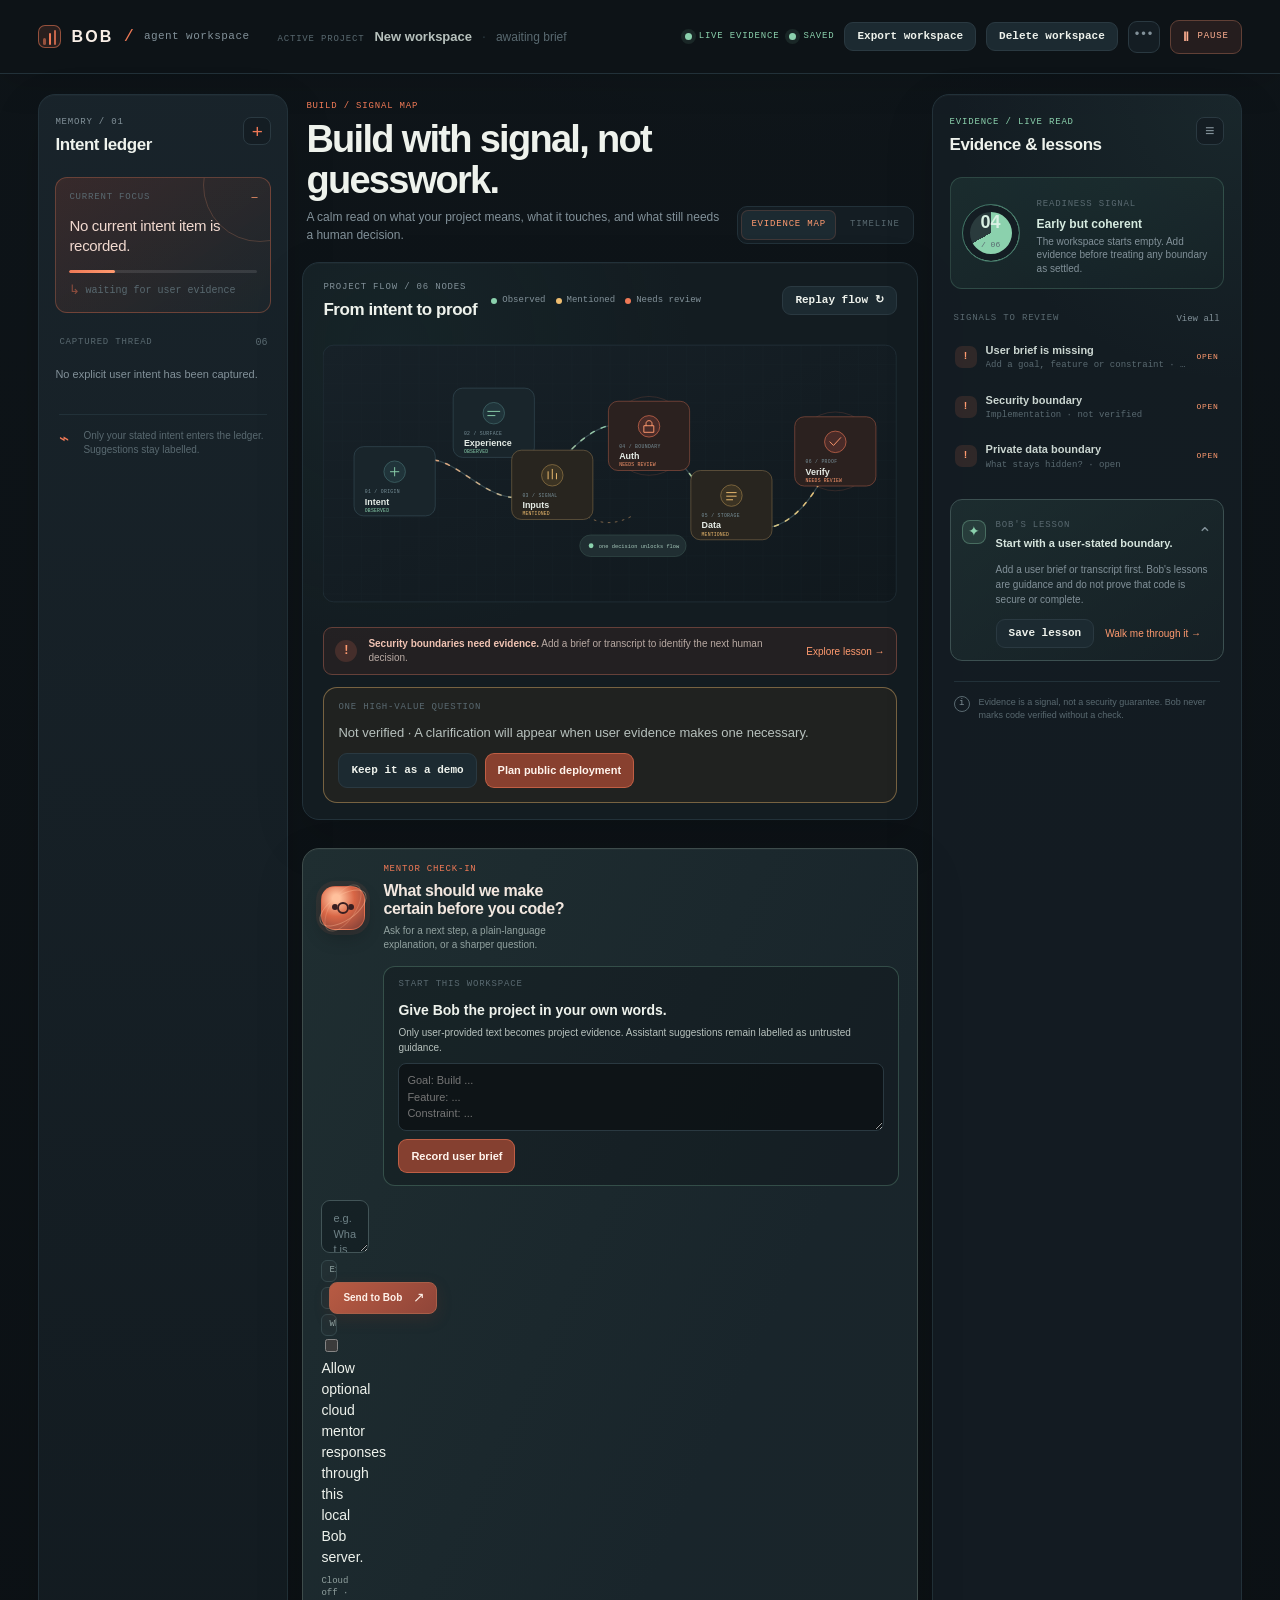
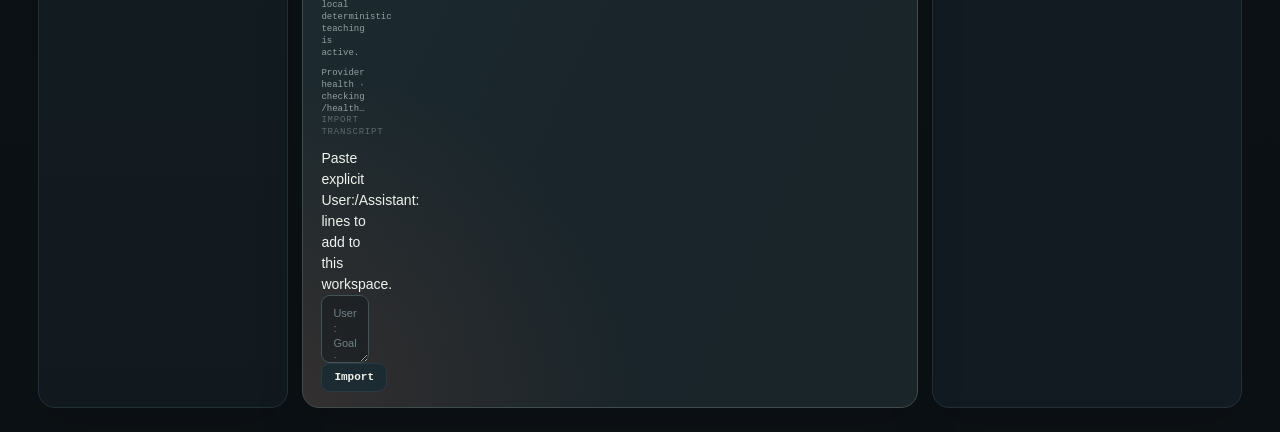
==== commit db45a780: "feat: complete standalone agent workspace" ====
--- a/web/index.html
+++ b/web/index.html
@@ -4,7 +4,7 @@
     <meta charset="utf-8">
     <meta name="viewport" content="width=device-width, initial-scale=1">
     <meta name="theme-color" content="#10161b">
-    <meta name="description" content="Bob Agent hackathon workspace for turning project intent into verified next steps.">
+    <meta name="description" content="Bob Agent workspace for turning user-provided project intent into grounded next steps.">
     <title>Bob / Agent workspace</title>
     <link rel="stylesheet" href="./styles.css">
   </head>
@@ -20,9 +20,9 @@
 
         <div class="project-context" aria-label="Active project">
           <span class="context-label">ACTIVE PROJECT</span>
-           <strong data-project-name="Login demo">Login demo</strong>
+           <strong data-project-name="New workspace">New workspace</strong>
           <span class="context-separator" aria-hidden="true">·</span>
-          <span class="context-mode">hackathon build</span>
+           <span class="context-mode">awaiting brief</span>
         </div>
 
         <div class="topbar-actions">
@@ -63,79 +63,20 @@
               <span class="micro-label">CURRENT FOCUS</span>
               <span id="intent-confidence" class="confidence-badge" data-confidence="82">82%</span>
             </div>
-            <p id="ledger-focus-copy">Make trust visible while helping students find what they need.</p>
+             <p id="ledger-focus-copy">No user intent has been recorded yet.</p>
             <div class="confidence-meter" aria-label="Intent confidence: 82 percent">
               <span data-confidence-fill></span>
             </div>
-            <p class="source-note"><span class="source-glyph" aria-hidden="true">↳</span> from your brief · just now</p>
+             <p class="source-note"><span class="source-glyph" aria-hidden="true">↳</span> waiting for user evidence</p>
           </div>
 
           <div class="ledger-section-heading">
             <span class="micro-label">CAPTURED THREAD</span>
             <span class="ledger-count" id="intent-count">06</span>
           </div>
-          <ol id="intent-list" class="ledger-list" aria-label="Captured project intent">
-            <li class="ledger-entry is-current" data-intent-id="intent-trust" data-state="current">
-              <button class="ledger-entry-button" type="button" aria-pressed="true" data-action="select-intent">
-                <span class="entry-marker" aria-hidden="true"><span></span></span>
-                <span class="entry-copy">
-                  <strong>Trust should be visible</strong>
-                  <small>product principle · confirmed</small>
-                </span>
-                <span class="entry-chevron" aria-hidden="true">↗</span>
-              </button>
-            </li>
-            <li class="ledger-entry" data-intent-id="intent-audience" data-state="confirmed">
-              <button class="ledger-entry-button" type="button" aria-pressed="false" data-action="select-intent">
-                <span class="entry-marker entry-marker--mint" aria-hidden="true"><span></span></span>
-                <span class="entry-copy">
-                  <strong>Students are the first users</strong>
-                  <small>audience · observed</small>
-                </span>
-                <span class="entry-chevron" aria-hidden="true">↗</span>
-              </button>
-            </li>
-            <li class="ledger-entry" data-intent-id="intent-scope" data-state="confirmed">
-              <button class="ledger-entry-button" type="button" aria-pressed="false" data-action="select-intent">
-                <span class="entry-marker entry-marker--mint" aria-hidden="true"><span></span></span>
-                <span class="entry-copy">
-                  <strong>Demo before production</strong>
-                  <small>scope · observed</small>
-                </span>
-                <span class="entry-chevron" aria-hidden="true">↗</span>
-              </button>
-            </li>
-            <li class="ledger-entry" data-intent-id="intent-stack" data-state="mentioned">
-              <button class="ledger-entry-button" type="button" aria-pressed="false" data-action="select-intent">
-                <span class="entry-marker entry-marker--gold" aria-hidden="true"><span></span></span>
-                <span class="entry-copy">
-                  <strong>Web app, JavaScript</strong>
-                  <small>stack · mentioned</small>
-                </span>
-                <span class="entry-chevron" aria-hidden="true">↗</span>
-              </button>
-            </li>
-            <li class="ledger-entry" data-intent-id="intent-access" data-state="uncertain">
-              <button class="ledger-entry-button" type="button" aria-pressed="false" data-action="select-intent">
-                <span class="entry-marker entry-marker--muted" aria-hidden="true"><span></span></span>
-                <span class="entry-copy">
-                  <strong>Who can post a listing?</strong>
-                  <small>access model · needs clarity</small>
-                </span>
-                <span class="entry-chevron" aria-hidden="true">↗</span>
-              </button>
-            </li>
-            <li class="ledger-entry" data-intent-id="intent-data" data-state="uncertain">
-              <button class="ledger-entry-button" type="button" aria-pressed="false" data-action="select-intent">
-                <span class="entry-marker entry-marker--muted" aria-hidden="true"><span></span></span>
-                <span class="entry-copy">
-                  <strong>What data must stay private?</strong>
-                  <small>data boundary · open</small>
-                </span>
-                <span class="entry-chevron" aria-hidden="true">↗</span>
-              </button>
-            </li>
-          </ol>
+           <ol id="intent-list" class="ledger-list" aria-label="Captured project intent">
+             <li class="agent-claim-empty">No explicit user intent has been captured.</li>
+           </ol>
 
           <div class="ledger-footer">
             <span class="footer-glyph" aria-hidden="true">⌁</span>
@@ -172,8 +113,8 @@
 
             <div id="flow-map" class="flow-map" data-controller="flow-map">
               <svg class="flow-svg" viewBox="0 0 960 430" role="img" aria-labelledby="flow-map-title flow-map-description" preserveAspectRatio="xMidYMid meet">
-                <title id="flow-map-title">CampusCart evidence map</title>
-                <desc id="flow-map-description">A connected path from product intent through experience, inputs, authentication, data, and verification. Authentication and verification need review.</desc>
+                 <title id="flow-map-title">Workspace evidence map</title>
+                 <desc id="flow-map-description">A connected path from user intent through experience, inputs, authentication, data, and verification.</desc>
                 <defs>
                   <pattern id="map-grid" width="32" height="32" patternUnits="userSpaceOnUse">
                     <path d="M 32 0 L 0 0 0 32" fill="none" stroke="#233139" stroke-width="1" opacity=".56"></path>
@@ -272,12 +213,12 @@
 
             <div id="flow-detail" class="flow-detail" data-flow-detail="auth" data-state="needs-review">
               <span class="detail-mark" aria-hidden="true">!</span>
-              <p><strong>Auth boundary needs a decision.</strong> Who can create a listing, and what happens when a session expires?</p>
+               <p><strong>Security boundaries need evidence.</strong> Add a brief or transcript to identify the next human decision.</p>
               <button class="text-button" type="button" data-action="open-lesson" data-target="auth">Explore lesson <span aria-hidden="true">→</span></button>
             </div>
             <aside id="clarification-prompt" class="clarification-prompt" data-clarification="deployment" role="note" aria-live="polite">
               <p class="micro-label">ONE HIGH-VALUE QUESTION</p>
-              <p class="clarification-copy">Not verified · Is this a private hackathon demo or something you plan to expose publicly?</p>
+               <p class="clarification-copy">Not verified · A clarification will appear when user evidence makes one necessary.</p>
               <div class="clarification-actions">
                 <button class="secondary-button" type="button" data-clarify-choice="demo">Keep it as a demo</button>
                 <button class="primary-button" type="button" data-clarify-choice="public">Plan public deployment</button>
@@ -323,7 +264,7 @@
             <ol id="agent-timeline" class="agent-timeline" aria-label="Bob agent activity timeline"></ol>
             <div id="verification-strip" class="verification-strip" data-state="needs-review">
               <span class="verification-spark" aria-hidden="true">✦</span>
-              <span><strong>Next smallest step:</strong> define the listing-owner rule in one sentence.</span>
+               <span><strong>Next smallest step:</strong> <span data-next-action>add one user-stated goal or import a transcript.</span></span>
               <button class="text-button" type="button" data-action="focus-mentor">Ask Bob <span aria-hidden="true">↗</span></button>
             </div>
           </section>
@@ -345,7 +286,7 @@
             <div>
               <span class="micro-label">READINESS SIGNAL</span>
               <strong id="evidence-score-label">Early but coherent</strong>
-              <p>Most of the shape is visible. Two boundaries need your call.</p>
+               <p>The workspace starts empty. Add evidence before treating any boundary as settled.</p>
             </div>
           </div>
 
@@ -354,35 +295,30 @@
             <button class="text-button text-button--small" type="button" data-action="show-all-evidence">View all</button>
           </div>
           <ul id="evidence-list" class="evidence-list" aria-label="Evidence signals">
-            <li class="evidence-item" data-evidence-id="audience" data-state="verified">
-              <span class="evidence-icon evidence-icon--mint" aria-hidden="true">✓</span>
-              <div><strong>Audience is named</strong><p>Students · observed in brief</p></div>
-              <span class="evidence-state">clear</span>
-            </li>
-            <li class="evidence-item" data-evidence-id="scope" data-state="verified">
-              <span class="evidence-icon evidence-icon--mint" aria-hidden="true">✓</span>
-              <div><strong>Demo scope is explicit</strong><p>Hackathon build · confirmed</p></div>
-              <span class="evidence-state">clear</span>
-            </li>
-            <li class="evidence-item" data-evidence-id="auth" data-state="needs-review">
+             <li class="evidence-item" data-evidence-id="brief" data-state="needs-review">
+               <span class="evidence-icon evidence-icon--orange" aria-hidden="true">!</span>
+               <div><strong>User brief is missing</strong><p>Add a goal, feature or constraint · open</p></div>
+               <span class="evidence-state">open</span>
+             </li>
+             <li class="evidence-item" data-evidence-id="auth" data-state="needs-review">
               <span class="evidence-icon evidence-icon--orange" aria-hidden="true">!</span>
-              <div><strong>Listing ownership</strong><p>Role boundary · not decided</p></div>
+               <div><strong>Security boundary</strong><p>Implementation · not verified</p></div>
               <span class="evidence-state">open</span>
             </li>
             <li class="evidence-item" data-evidence-id="privacy" data-state="needs-review">
               <span class="evidence-icon evidence-icon--orange" aria-hidden="true">!</span>
-              <div><strong>Private data boundary</strong><p>What stays hidden? · open</p></div>
+               <div><strong>Private data boundary</strong><p>What stays hidden? · open</p></div>
               <span class="evidence-state">open</span>
             </li>
           </ul>
 
-           <details id="lesson-card" class="lesson-card" open data-lesson="auth">
+            <details id="lesson-panel" class="lesson-card" open data-lesson="auth">
             <summary>
               <span class="lesson-badge" aria-hidden="true">✦</span>
-              <span><span class="micro-label">BOB'S LESSON</span><strong>Boundaries make features safer.</strong></span>
+               <span><span class="micro-label">BOB'S LESSON</span><strong>Start with a user-stated boundary.</strong></span>
               <span class="summary-chevron" aria-hidden="true">⌄</span>
             </summary>
-            <p>Before adding screens, name the rule behind the screen. A one-line ownership rule gives your future auth code somewhere precise to start.</p>
+             <p>Add a user brief or transcript first. Bob's lessons are guidance and do not prove that code is secure or complete.</p>
             <div class="lesson-actions">
               <button class="secondary-button" type="button" data-action="save-lesson">Save lesson</button>
               <button class="text-button" type="button" data-action="start-lesson">Walk me through it <span aria-hidden="true">→</span></button>
@@ -396,19 +332,52 @@
         </aside>
 
         <section id="mentor-composer" class="panel mentor-composer" aria-labelledby="mentor-title" data-region="mentor-composer" data-controller="mentor-composer">
-          <div class="mentor-avatar" aria-hidden="true">
+           <div class="mentor-avatar" aria-hidden="true">
             <span class="avatar-core"></span>
             <span class="avatar-orbit avatar-orbit--one"></span>
             <span class="avatar-orbit avatar-orbit--two"></span>
           </div>
-          <div class="mentor-prompt">
-            <p class="eyebrow eyebrow--orange">MENTOR CHECK-IN</p>
-            <h2 id="mentor-title">What should we make certain before you code?</h2>
-            <p class="mentor-subtitle">Ask for a next step, a plain-language explanation, or a sharper question.</p>
-          </div>
-           <form id="mentor-form" class="mentor-form" method="post" action="#mentor-composer" data-action="submit-mentor">
+           <div class="mentor-prompt">
+             <p class="eyebrow eyebrow--orange">MENTOR CHECK-IN</p>
+             <h2 id="mentor-title">What should we make certain before you code?</h2>
+             <p class="mentor-subtitle">Ask for a next step, a plain-language explanation, or a sharper question.</p>
+           </div>
+           <section class="workspace-onboarding" aria-labelledby="onboarding-title">
+             <p class="micro-label">START THIS WORKSPACE</p>
+             <h3 id="onboarding-title">Give Bob the project in your own words.</h3>
+             <p>Only user-provided text becomes project evidence. Assistant suggestions remain labelled as untrusted guidance.</p>
+             <label class="sr-only" for="brief-input">Project brief</label>
+             <textarea id="brief-input" rows="3" maxlength="1800" placeholder="Goal: Build ...&#10;Feature: ...&#10;Constraint: ..."></textarea>
+             <button class="primary-button" type="button" data-action="submit-brief">Record user brief</button>
+           </section>
+           <section id="agent-review" class="agent-review" aria-labelledby="agent-review-title" hidden>
+             <div class="agent-review-heading">
+               <div>
+                 <p class="micro-label">CLOUD AGENT / REVIEW ONLY</p>
+                 <h3 id="agent-review-title">Untrusted analysis</h3>
+               </div>
+               <span class="agent-review-badge">untrusted</span>
+             </div>
+             <p id="agent-review-reply" class="agent-review-reply"></p>
+             <div class="agent-review-grid">
+               <div>
+                 <p class="micro-label">INTENT SUGGESTIONS</p>
+                 <ul id="agent-review-intent" class="agent-review-list"></ul>
+               </div>
+               <div>
+                 <p class="micro-label">FLOW REVIEW</p>
+                 <ul id="agent-review-flow" class="agent-review-list"></ul>
+               </div>
+               <div>
+                 <p class="micro-label">HUMAN CHECKS</p>
+                 <ul id="agent-review-checks" class="agent-review-list"></ul>
+               </div>
+             </div>
+             <p id="agent-review-limitations" class="agent-review-limitations"></p>
+           </section>
+            <form id="mentor-form" class="mentor-form" method="post" action="#mentor-composer" data-action="submit-mentor">
             <label class="sr-only" for="mentor-input">Ask Bob a question</label>
-            <textarea id="mentor-input" name="mentor-input" rows="2" maxlength="600" placeholder="e.g. What is the simplest listing-owner rule for our demo?" data-field="mentor-message"></textarea>
+             <textarea id="mentor-input" name="mentor-input" rows="2" maxlength="600" placeholder="e.g. What is the smallest next security step?" data-field="mentor-message"></textarea>
              <div class="mentor-form-footer">
               <div id="mentor-suggestions" class="prompt-chips" aria-label="Suggested prompts">
                 <button class="prompt-chip" type="button" data-action="use-prompt" data-prompt="Explain this boundary simply">Explain this boundary</button>
--- a/web/styles.css
+++ b/web/styles.css
@@ -1248,6 +1248,89 @@
   color: #91a19f;
   font-size: 10px;
   line-height: 1.4;
+}
+
+.workspace-onboarding,
+.agent-review {
+  grid-column: 2 / -1;
+  min-width: 0;
+  padding: 12px 14px;
+  border: 1px solid rgba(139, 209, 173, .26);
+  border-radius: 12px;
+  background: rgba(12, 17, 21, .28);
+}
+
+.workspace-onboarding h3,
+.agent-review h3 {
+  margin: 2px 0 4px;
+  color: var(--text);
+  font-size: 14px;
+}
+
+.workspace-onboarding p:not(.micro-label),
+.agent-review-reply,
+.agent-review-limitations {
+  margin: 0 0 8px;
+  color: var(--text-soft);
+  font-size: 10px;
+}
+
+.workspace-onboarding textarea {
+  display: block;
+  width: 100%;
+  min-height: 58px;
+  margin: 8px 0;
+  padding: 8px;
+  border: 1px solid var(--line);
+  border-radius: 8px;
+  resize: vertical;
+  color: var(--text);
+  background: rgba(10, 15, 18, .7);
+  font-size: 11px;
+}
+
+.agent-review {
+  border-color: rgba(239, 189, 112, .35);
+  background: rgba(42, 35, 25, .24);
+}
+
+.agent-review-heading {
+  display: flex;
+  align-items: flex-start;
+  justify-content: space-between;
+  gap: 10px;
+}
+
+.agent-review-badge {
+  padding: 3px 6px;
+  border: 1px solid rgba(239, 189, 112, .5);
+  border-radius: 999px;
+  color: var(--gold);
+  font: 700 9px/1 var(--mono);
+  text-transform: uppercase;
+}
+
+.agent-review-grid {
+  display: grid;
+  grid-template-columns: repeat(3, minmax(0, 1fr));
+  gap: 10px;
+}
+
+.agent-review-list {
+  margin: 4px 0 0;
+  padding-left: 16px;
+  color: var(--text-soft);
+  font-size: 10px;
+}
+
+.agent-review-item,
+.agent-review-empty {
+  margin: 3px 0;
+}
+
+.agent-review-empty,
+.agent-review-limitations {
+  color: var(--muted);
 }
 
 .mentor-form {
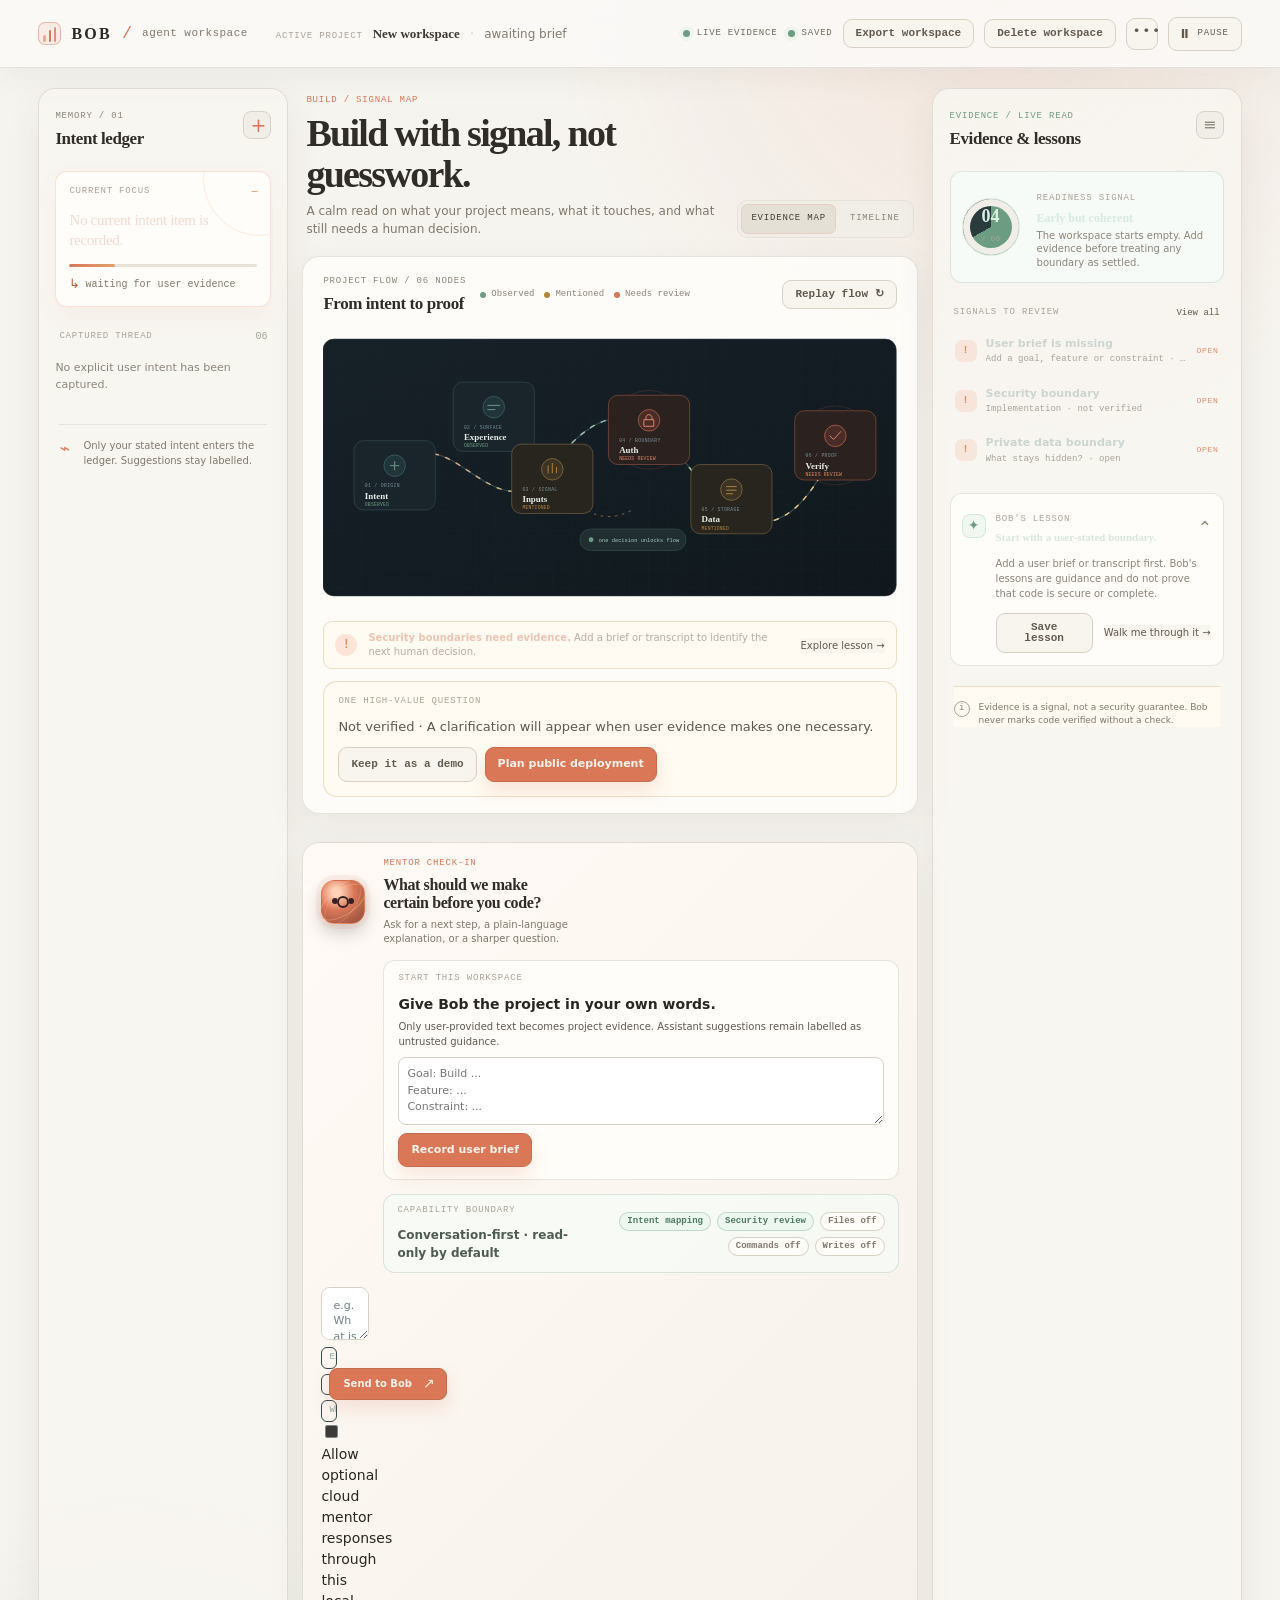
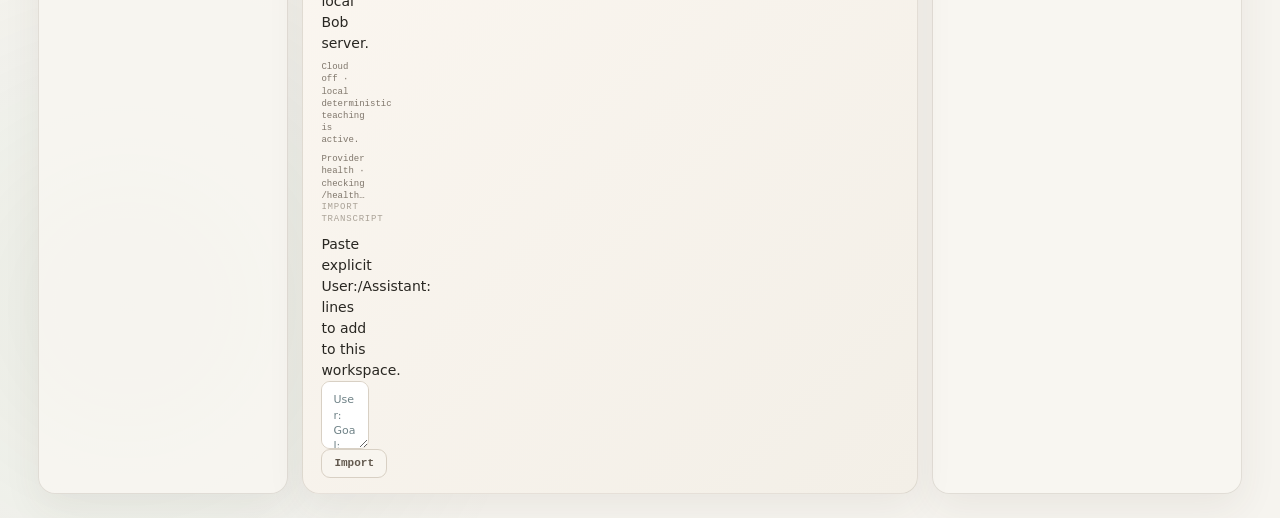
==== commit 91ddcc87: "feat: connect Bob guidance core to workspace" ====
--- a/web/index.html
+++ b/web/index.html
@@ -350,6 +350,19 @@
              <textarea id="brief-input" rows="3" maxlength="1800" placeholder="Goal: Build ...&#10;Feature: ...&#10;Constraint: ..."></textarea>
              <button class="primary-button" type="button" data-action="submit-brief">Record user brief</button>
            </section>
+           <section class="capability-strip" aria-label="Bob capability boundary">
+             <div>
+               <p class="micro-label">CAPABILITY BOUNDARY</p>
+               <strong>Conversation-first · read-only by default</strong>
+             </div>
+             <div class="capability-tags" aria-label="Current capabilities">
+               <span class="capability-tag capability-tag--on">Intent mapping</span>
+               <span class="capability-tag capability-tag--on">Security review</span>
+               <span class="capability-tag">Files off</span>
+               <span class="capability-tag">Commands off</span>
+               <span class="capability-tag">Writes off</span>
+             </div>
+           </section>
            <section id="agent-review" class="agent-review" aria-labelledby="agent-review-title" hidden>
              <div class="agent-review-heading">
                <div>
@@ -360,6 +373,18 @@
              </div>
              <p id="agent-review-reply" class="agent-review-reply"></p>
              <div class="agent-review-grid">
+               <div>
+                 <p class="micro-label">WHAT BOB UNDERSTANDS</p>
+                 <ul id="agent-review-understanding" class="agent-review-list"></ul>
+               </div>
+               <div>
+                 <p class="micro-label">OPTIONS TO CONSIDER</p>
+                 <ul id="agent-review-options" class="agent-review-list"></ul>
+               </div>
+               <div>
+                 <p class="micro-label">SECURITY REVIEW</p>
+                 <ul id="agent-review-security" class="agent-review-list"></ul>
+               </div>
                <div>
                  <p class="micro-label">INTENT SUGGESTIONS</p>
                  <ul id="agent-review-intent" class="agent-review-list"></ul>
--- a/web/styles.css
+++ b/web/styles.css
@@ -30,7 +30,7 @@
 html {
   min-width: 320px;
   background: var(--ink-950);
-  scroll-behavior: smooth;
+  scroll-behavior: auto;
 }
 
 body {
@@ -1678,3 +1678,90 @@
   .verification-item { align-items: flex-start; flex-direction: column; }
   .verification-status { max-width: none; text-align: left; }
 }
+.bob-theme-anchor { display: none; }
+
+/* Bob's calm studio theme: warm paper, ink, and a small ember of focus. */
+:root {
+  --ink-950: #f6f4ef;
+  --ink-900: #fbfaf7;
+  --ink-850: #f1eee7;
+  --ink-800: #ebe7de;
+  --ink-750: #e5e0d6;
+  --line: #d8d1c5;
+  --line-soft: #e7e2d9;
+  --text: #292722;
+  --text-soft: #5f5a51;
+  --muted: #8c8479;
+  --faint: #aaa297;
+  --orange: #d97757;
+  --orange-bright: #e28a68;
+  --orange-dim: #b65b40;
+  --mint: #6c9d83;
+  --mint-dim: #dce9df;
+  --gold: #b7863d;
+  --blue: #698aa1;
+  --display: Georgia, "Times New Roman", serif;
+  --body: Inter, ui-sans-serif, system-ui, -apple-system, BlinkMacSystemFont, "Segoe UI", sans-serif;
+}
+
+body {
+  background:
+    radial-gradient(circle at 78% 0%, rgba(217, 119, 87, .12), transparent 28rem),
+    radial-gradient(circle at 10% 90%, rgba(108, 157, 131, .10), transparent 26rem),
+    var(--ink-950);
+  color: var(--text);
+}
+
+.app-shell { background: transparent; }
+.topbar {
+  min-height: 68px;
+  border-bottom-color: rgba(111, 100, 85, .16);
+  background: rgba(251, 250, 247, .86);
+  box-shadow: 0 8px 32px rgba(74, 63, 49, .06);
+  backdrop-filter: blur(18px);
+}
+.brand-name { color: #2d2a25; }
+.brand-context, .context-mode { color: #847a6d; }
+.brand-mark { border-color: rgba(217, 119, 87, .45); background: rgba(217, 119, 87, .10); }
+.project-context strong { color: #3e3931; }
+.live-status { color: #6f685d; }
+.panel, .ledger-panel, .evidence-panel, .mentor-composer {
+  border-color: rgba(123, 110, 94, .18);
+  background: rgba(255, 254, 251, .82);
+  box-shadow: 0 14px 38px rgba(72, 60, 46, .07);
+}
+.ledger-panel, .evidence-panel { background: rgba(248, 246, 241, .84); }
+.stage-heading h1, .panel-heading h2, .mentor-prompt h2 { color: #302d28; }
+.stage-description, .mentor-subtitle, .source-note, .ledger-footer p, .evidence-note p { color: #81786c; }
+.ledger-focus { border-color: rgba(217, 119, 87, .22); background: #fffdf9; box-shadow: 0 10px 22px rgba(217, 119, 87, .07); }
+.ledger-entry-button { color: #4b463e; }
+.ledger-entry:hover, .ledger-entry:focus-within { background: rgba(217, 119, 87, .08); }
+.confidence-meter { background: #e9e2d8; }
+.confidence-meter span { background: linear-gradient(90deg, var(--orange), #e2a06c); }
+.stage-tab { color: #8d8376; }
+.stage-tab.is-active { color: #423b31; border-bottom-color: var(--orange); }
+.secondary-button, .icon-button, .pause-button, .text-button { color: #62594e; border-color: #d8d0c4; background: #f8f5ef; }
+.primary-button, .send-button { border-color: #c66c4e; background: #d97757; box-shadow: 0 8px 18px rgba(217, 119, 87, .18); }
+.primary-button:hover, .secondary-button:hover, .send-button:hover { filter: brightness(1.04); transform: translateY(-1px); }
+.flow-detail, .clarification-prompt, .evidence-note { border-color: rgba(183, 134, 61, .26); background: #fffbf2; }
+.evidence-score { border-color: rgba(108, 157, 131, .22); background: #f7fbf7; }
+.lesson-card, .agent-review, .workspace-onboarding { background: #fffdf9; border-color: rgba(123, 110, 94, .18); }
+.mentor-composer { background: linear-gradient(135deg, #fffaf5, #f3efe7); }
+.mentor-avatar { background: radial-gradient(circle at 34% 27%, #ffd3b9 0 9%, #d97757 44%, #8b4a3b 100%); }
+.mentor-form textarea, .workspace-onboarding textarea, .agent-review { color: var(--text); background: #fff; border-color: #d8d0c4; }
+.cloud-status, .provider-status { color: #7f766b; }
+.agent-review-badge { color: #9b6f2f; border-color: rgba(183, 134, 61, .42); }
+.capability-strip { grid-column: 2 / -1; display: flex; align-items: center; justify-content: space-between; gap: 14px; padding: 10px 13px; border: 1px solid rgba(108, 157, 131, .24); border-radius: 12px; background: rgba(247, 251, 247, .82); color: #4e5b52; }
+.capability-strip strong { display: block; margin-top: 2px; font-size: 12px; }
+.capability-tags { display: flex; flex-wrap: wrap; justify-content: flex-end; gap: 6px; }
+.capability-tag { padding: 4px 7px; border: 1px solid #d8d0c4; border-radius: 999px; color: #81786c; background: #fffdf9; font: 700 9px/1 var(--mono); }
+.capability-tag--on { border-color: rgba(108, 157, 131, .35); color: #4d7a60; background: #edf7ef; }
+.panel, .ledger-panel, .evidence-panel, .mentor-composer { animation: bob-panel-in .55s cubic-bezier(.2,.8,.2,1) both; }
+.ledger-panel { animation-delay: .04s; }
+.main-stage { animation: bob-panel-in .55s .08s cubic-bezier(.2,.8,.2,1) both; }
+.evidence-panel { animation-delay: .12s; }
+.mentor-composer { animation-delay: .16s; }
+.flow-node { transition: transform .35s ease, filter .35s ease; }
+.flow-node:hover { filter: drop-shadow(0 12px 16px rgba(217,119,87,.18)); transform: translateY(-4px); }
+@keyframes bob-panel-in { from { opacity: 0; transform: translateY(10px); } to { opacity: 1; transform: translateY(0); } }
+@media (prefers-reduced-motion: reduce) { .panel, .ledger-panel, .evidence-panel, .mentor-composer { animation: none; } .flow-node { transition: none; } }
